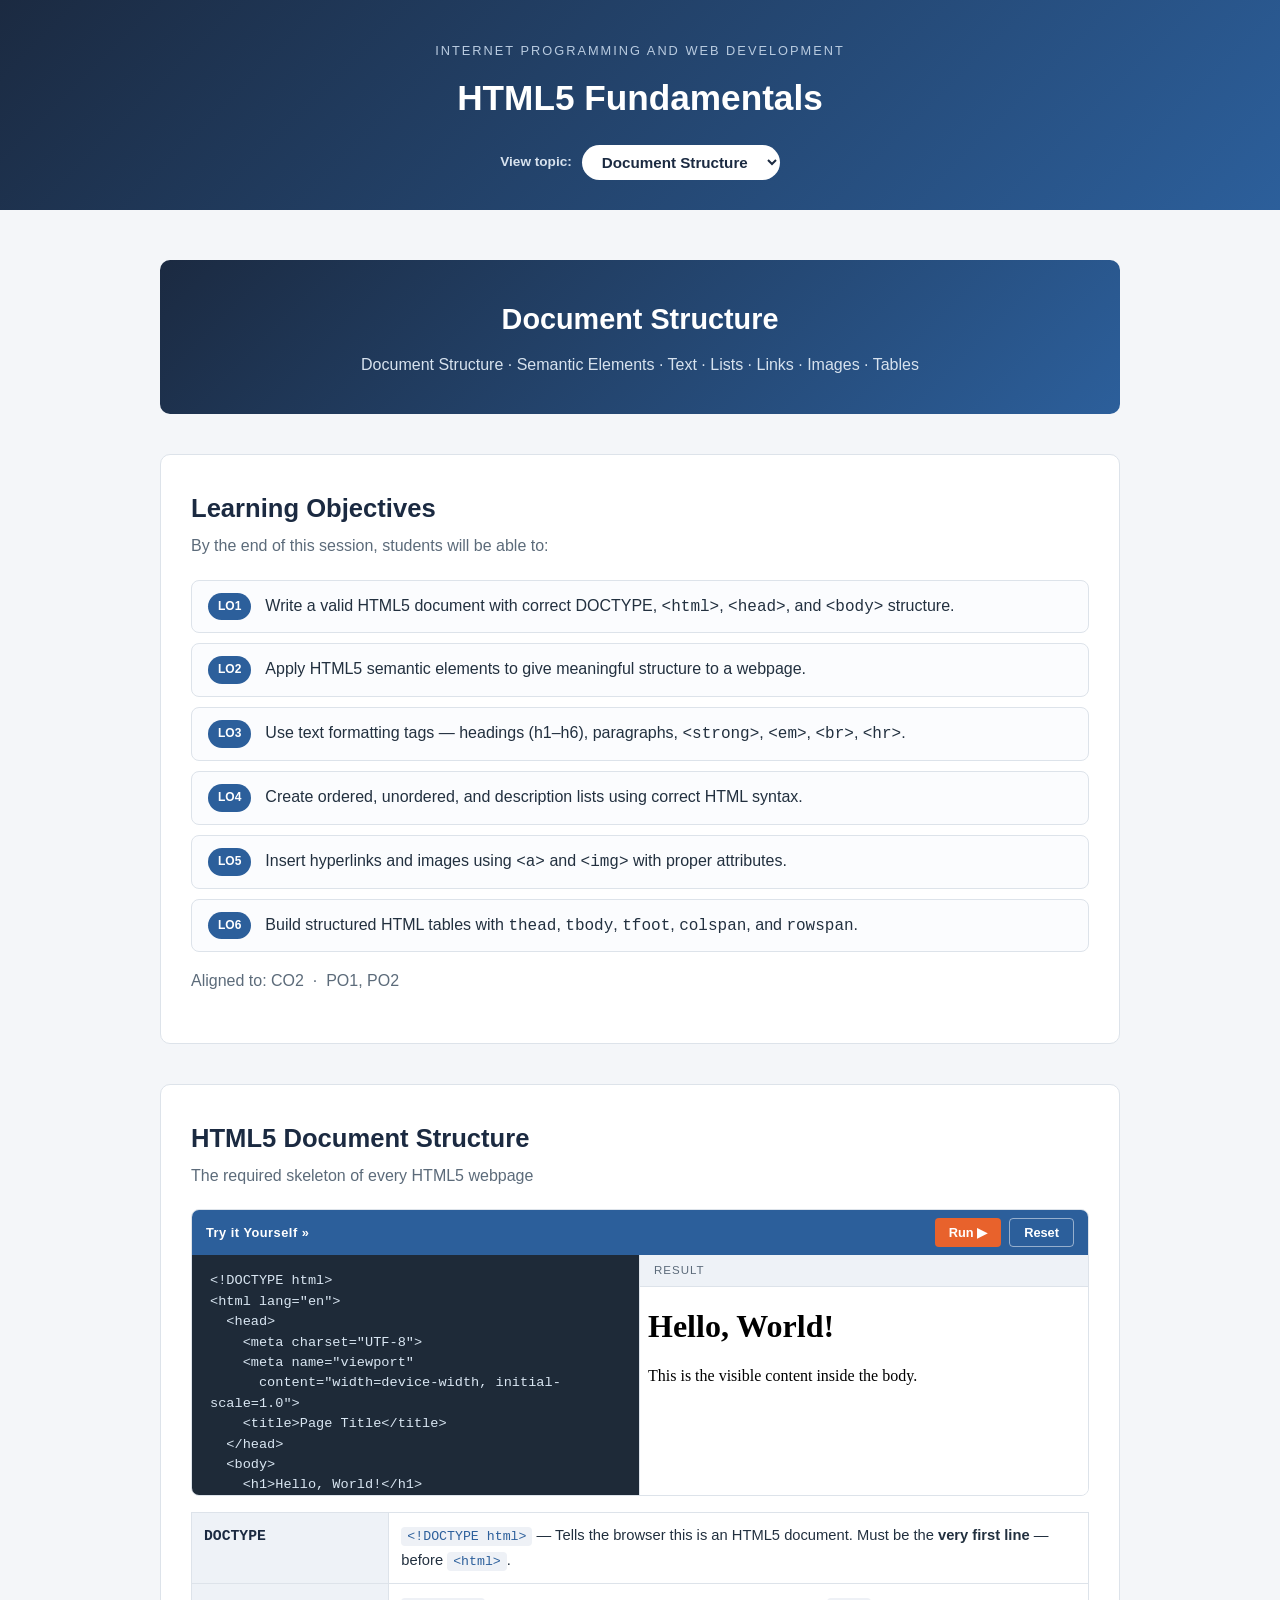
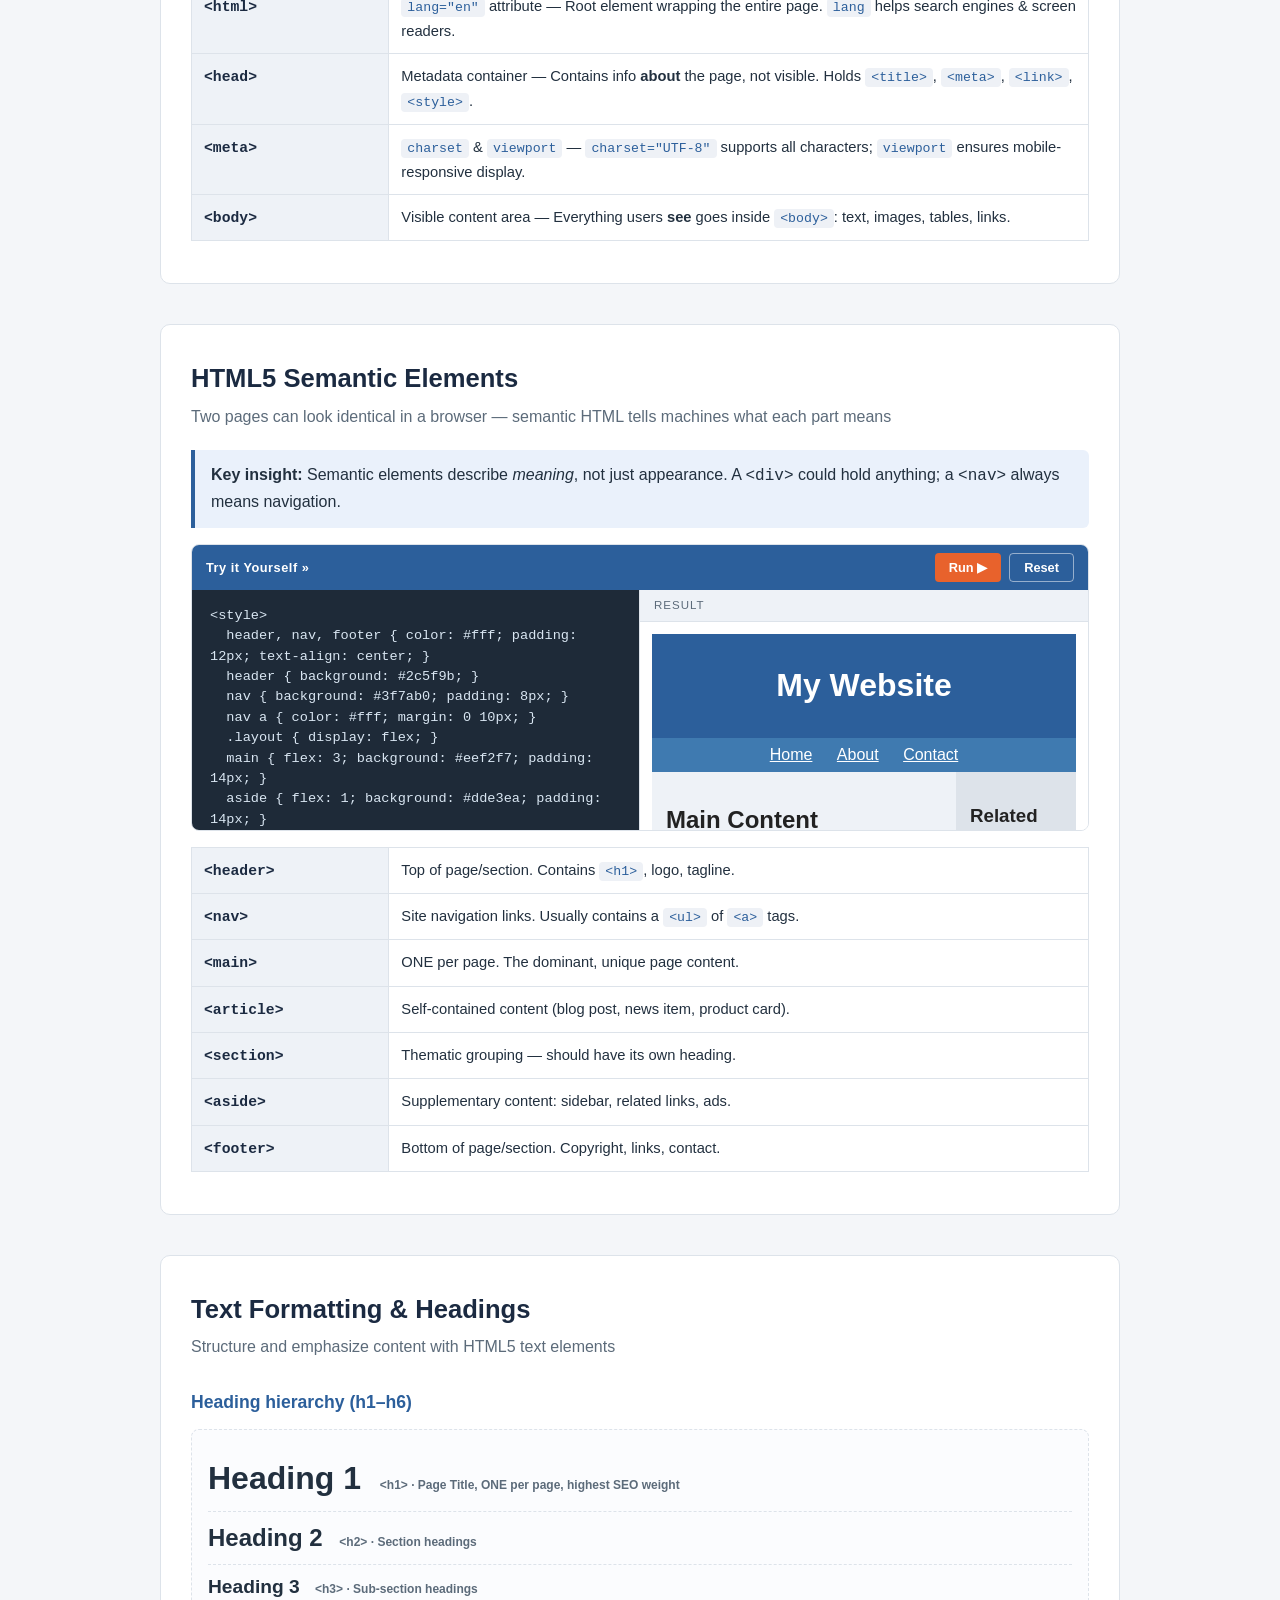
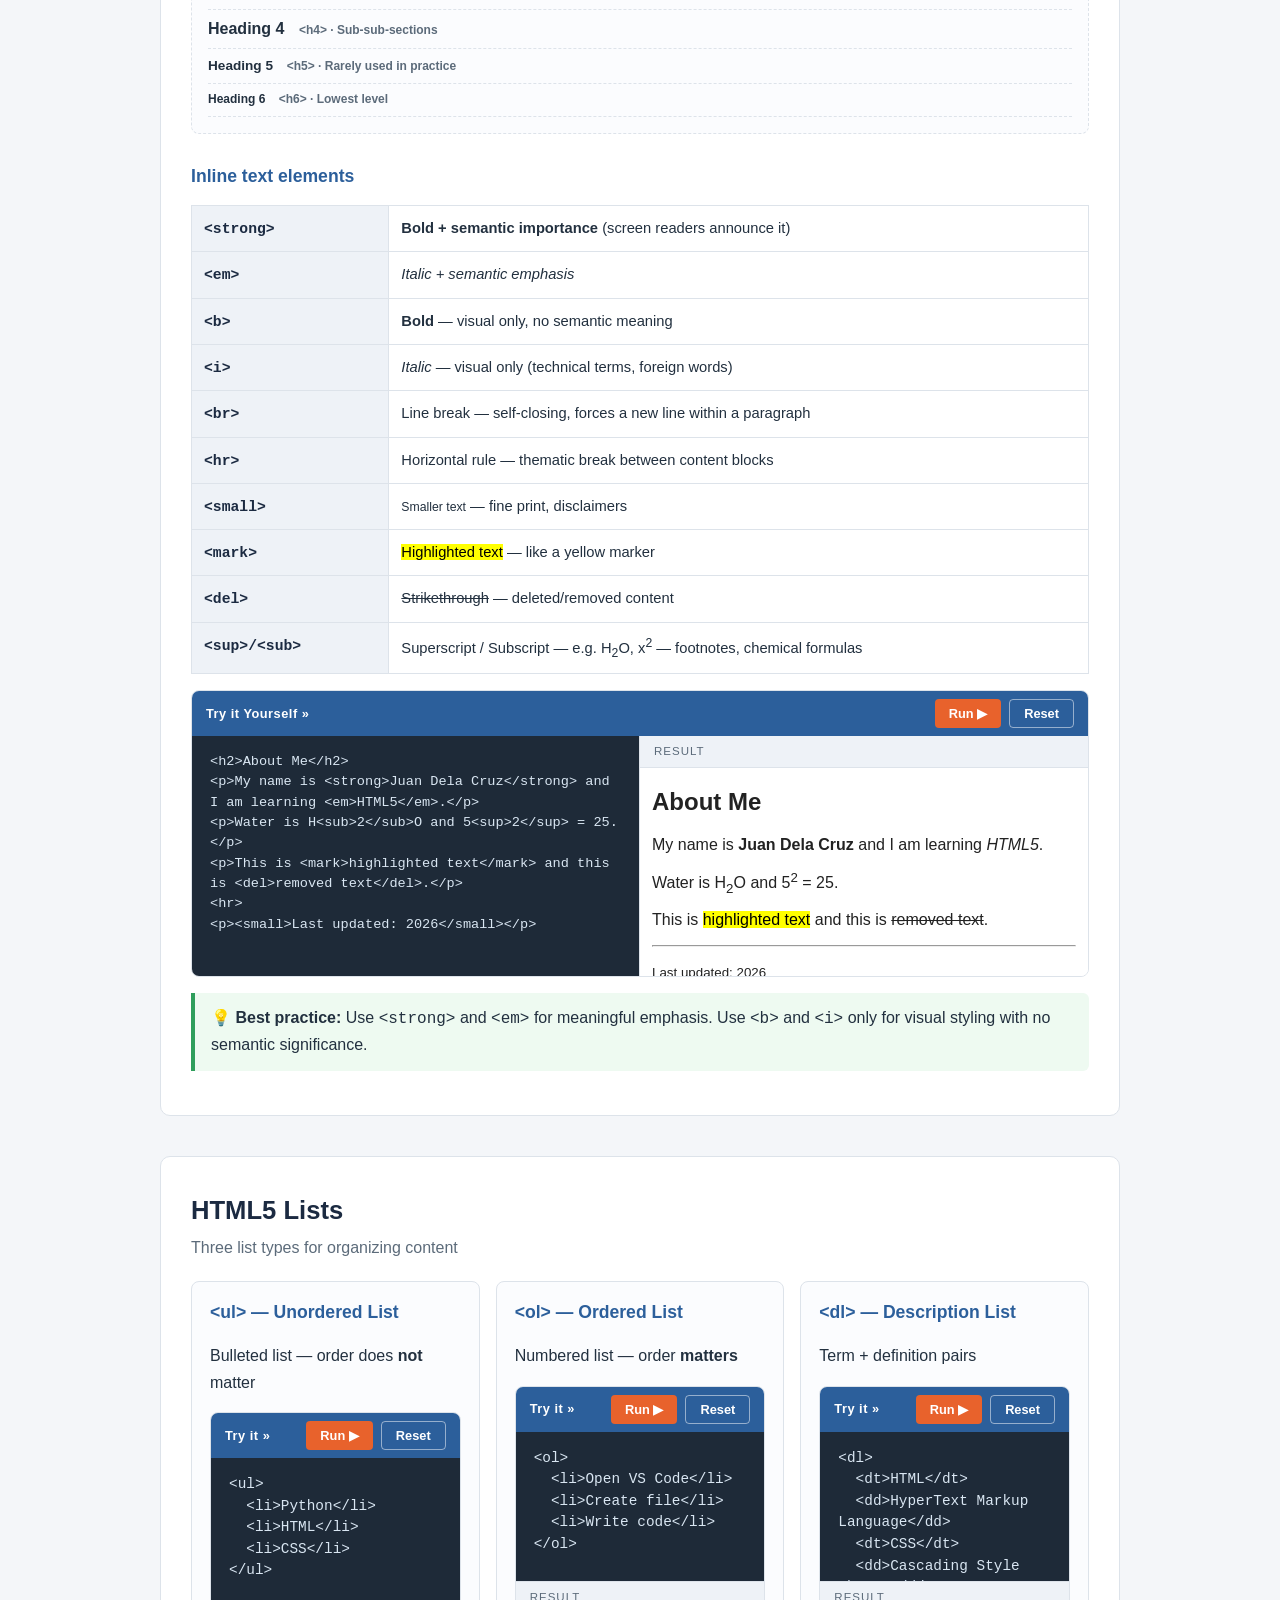
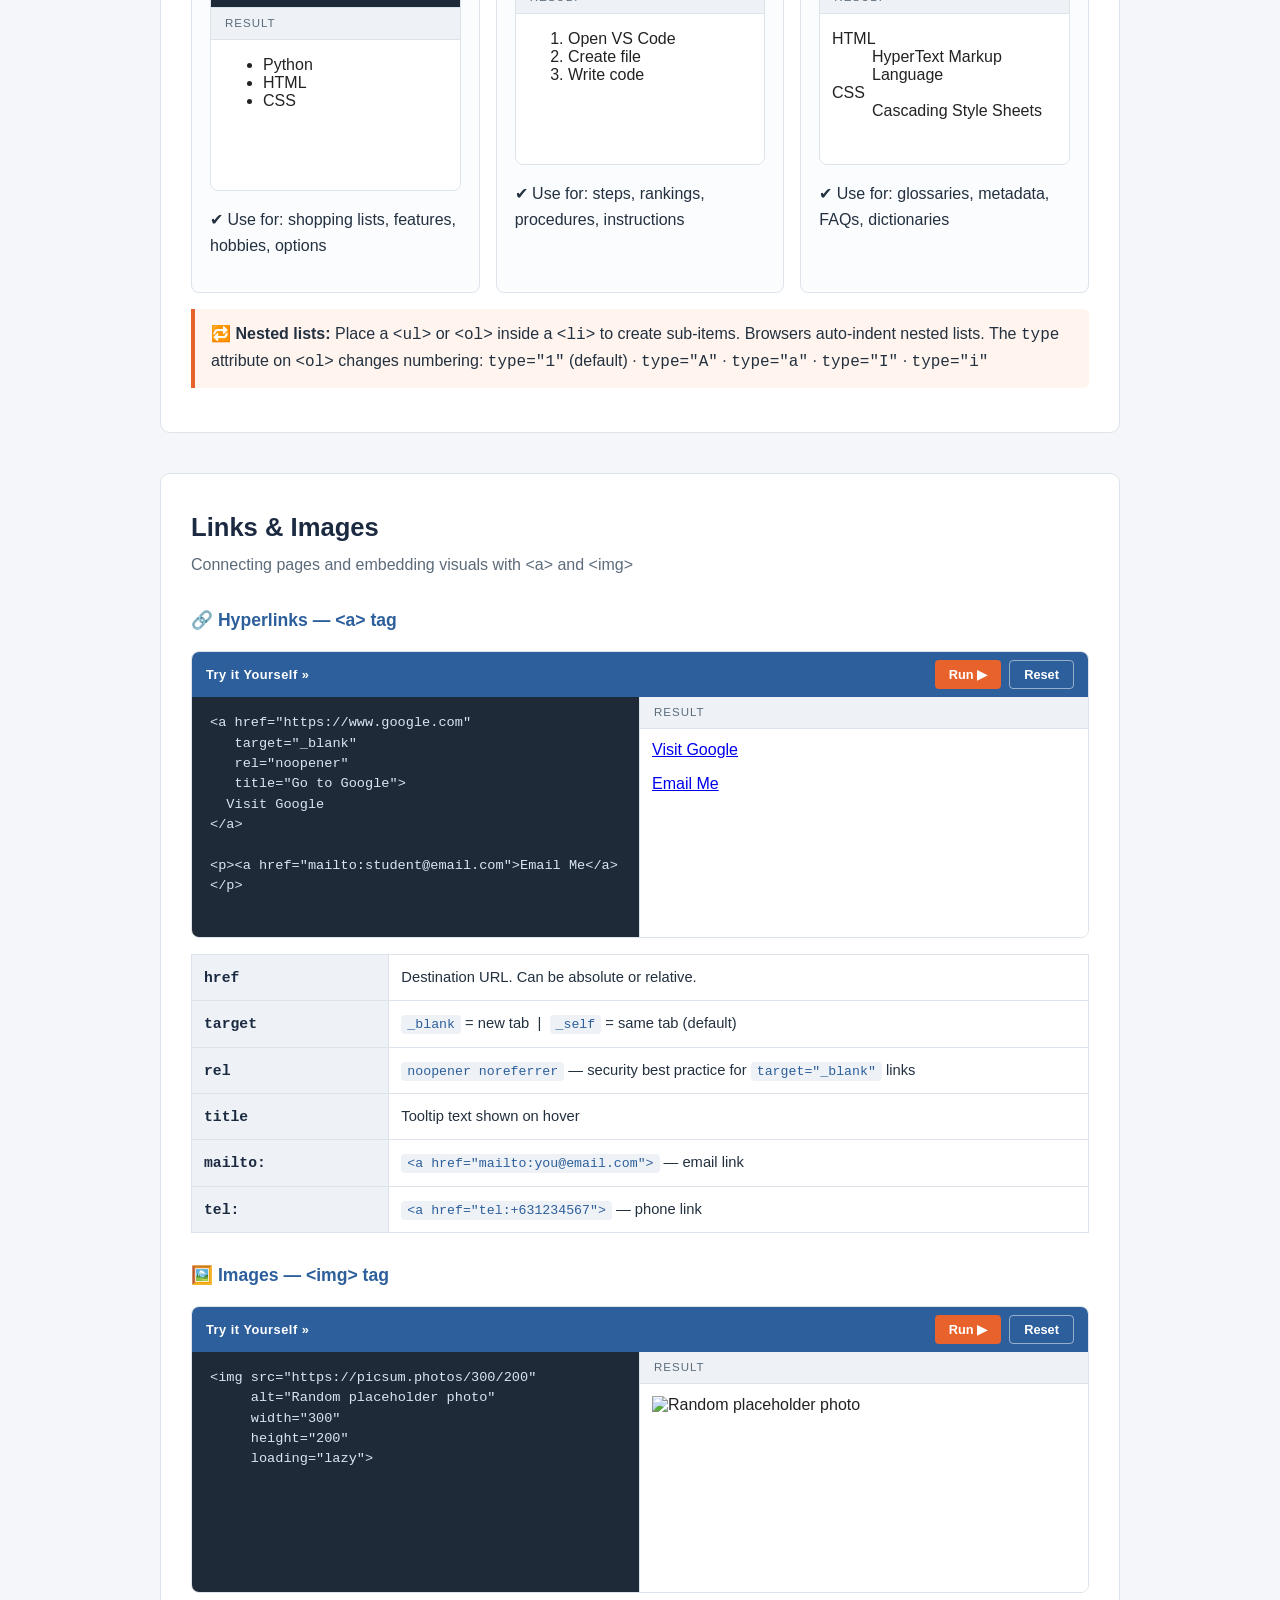
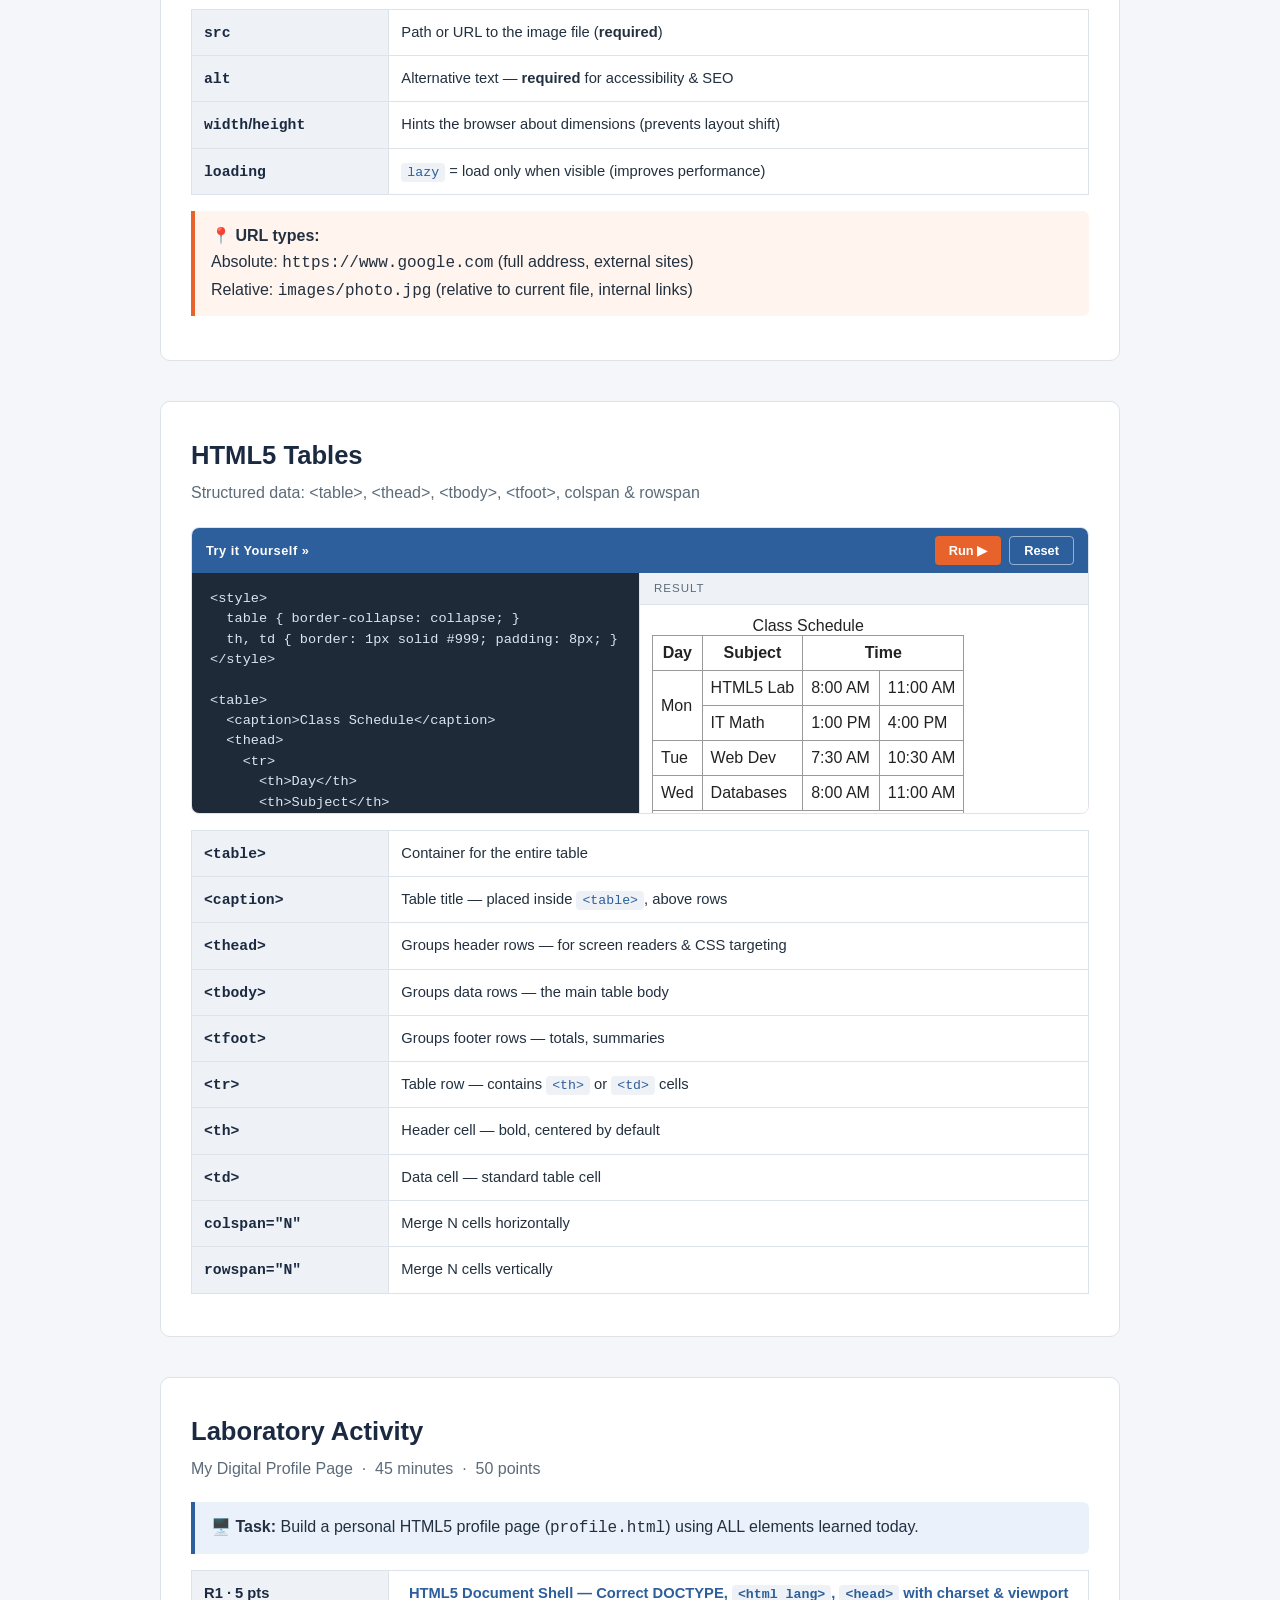
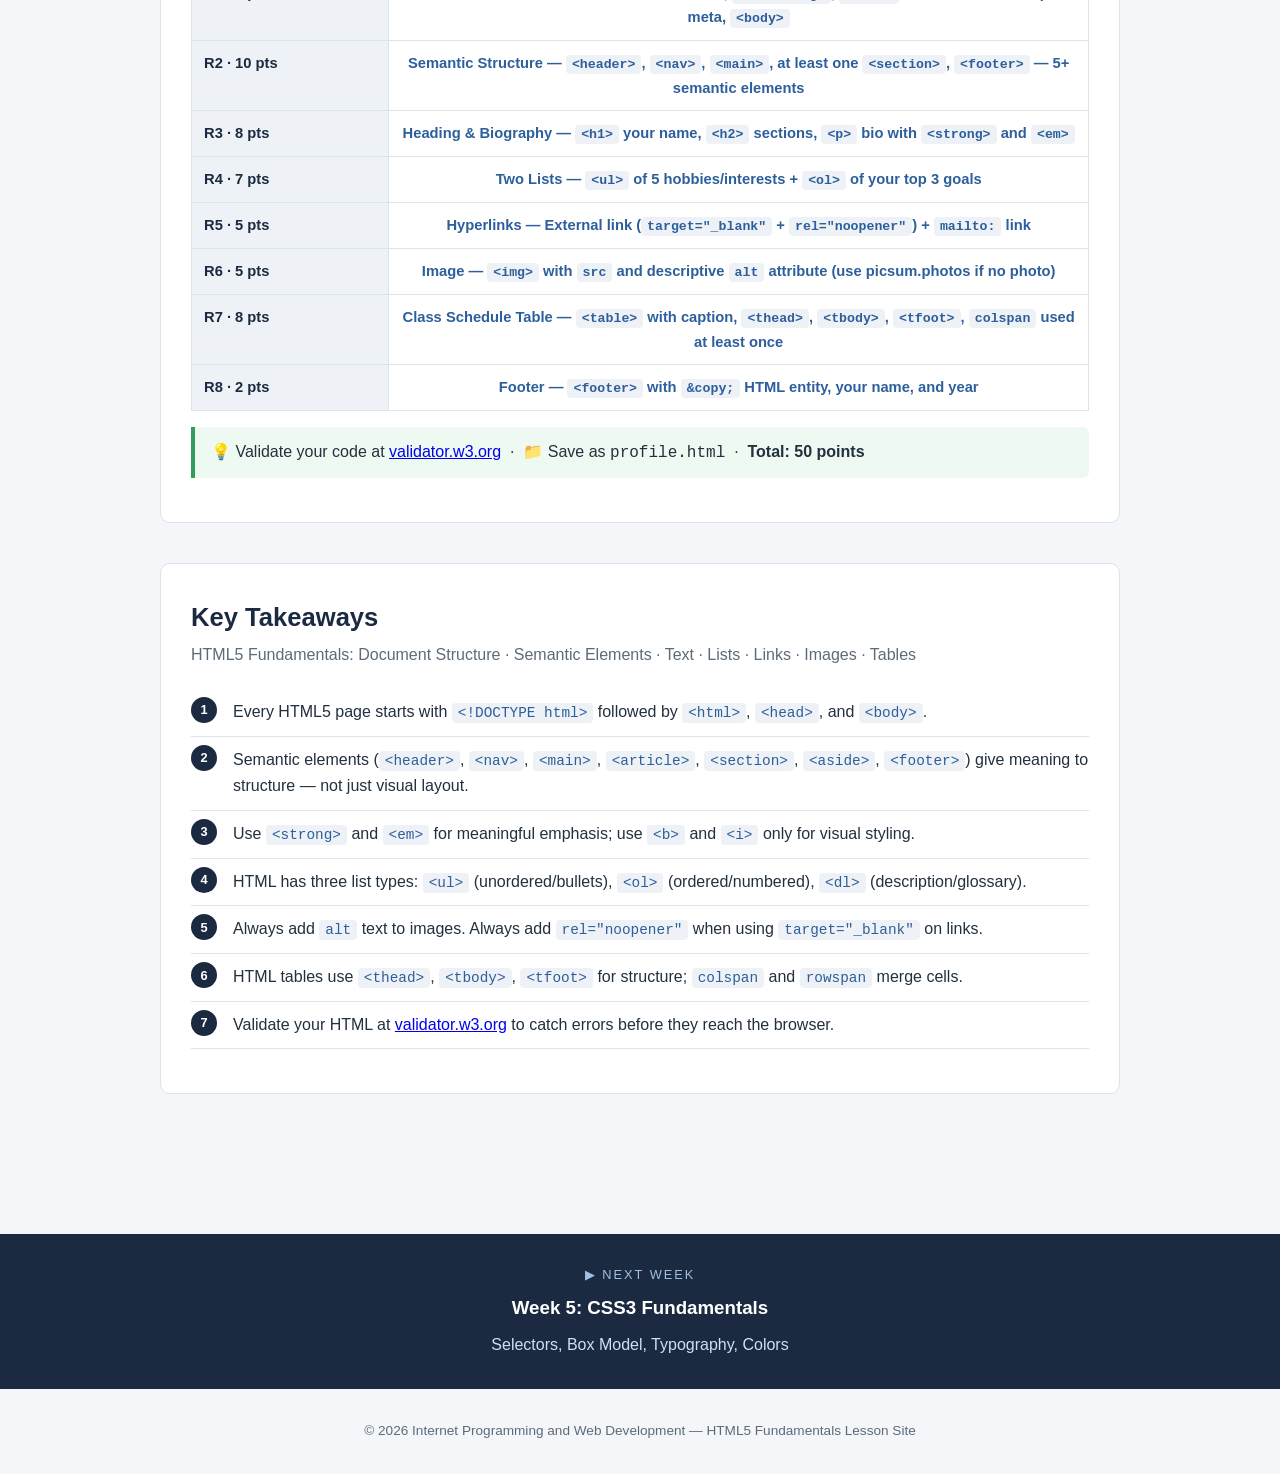
==== index.html @ 410177d1 "Align Full Name and Email fields in Form Structure example" ====
<!DOCTYPE html>
<html lang="en">
<head>
    <meta charset="UTF-8">
    <meta name="viewport" content="width=device-width, initial-scale=1.0">
    <title>HTML5 Fundamentals</title>
    <link rel="stylesheet" href="lesson-style.css">
    <script src="script.js" defer></script>
</head>
<body>

    <header class="site-header">
        <p class="eyebrow">Internet Programming and Web Development</p>
        <h1>HTML5 Fundamentals</h1>
        <div class="module-switch">
            <label for="module-select">View topic:</label>
            <select id="module-select">
                <option value="structure">Document Structure</option>
                <option value="form">Form</option>
            </select>
        </div>
    </header>

    <main>

        <div class="week-divider" data-module="structure">
            <h2>Document Structure</h2>
            <p>Document Structure · Semantic Elements · Text · Lists · Links · Images · Tables</p>
        </div>

        <!-- ============ LEARNING OBJECTIVES ============ -->
        <section class="lesson" id="objectives" data-module="structure">
            <h2>Learning Objectives</h2>
            <p class="subtitle">By the end of this session, students will be able to:</p>

            <div class="lo-list">
                <div class="lo-item">
                    <span class="lo-badge">LO1</span>
                    <span>Write a valid HTML5 document with correct DOCTYPE, <code>&lt;html&gt;</code>, <code>&lt;head&gt;</code>, and <code>&lt;body&gt;</code> structure.</span>
                </div>
                <div class="lo-item">
                    <span class="lo-badge">LO2</span>
                    <span>Apply HTML5 semantic elements to give meaningful structure to a webpage.</span>
                </div>
                <div class="lo-item">
                    <span class="lo-badge">LO3</span>
                    <span>Use text formatting tags — headings (h1–h6), paragraphs, <code>&lt;strong&gt;</code>, <code>&lt;em&gt;</code>, <code>&lt;br&gt;</code>, <code>&lt;hr&gt;</code>.</span>
                </div>
                <div class="lo-item">
                    <span class="lo-badge">LO4</span>
                    <span>Create ordered, unordered, and description lists using correct HTML syntax.</span>
                </div>
                <div class="lo-item">
                    <span class="lo-badge">LO5</span>
                    <span>Insert hyperlinks and images using <code>&lt;a&gt;</code> and <code>&lt;img&gt;</code> with proper attributes.</span>
                </div>
                <div class="lo-item">
                    <span class="lo-badge">LO6</span>
                    <span>Build structured HTML tables with <code>thead</code>, <code>tbody</code>, <code>tfoot</code>, <code>colspan</code>, and <code>rowspan</code>.</span>
                </div>
            </div>

            <p class="subtitle" style="margin-top:16px;">Aligned to: CO2 &nbsp;·&nbsp; PO1, PO2</p>
        </section>

        <!-- ============ DOCUMENT STRUCTURE ============ -->
        <section class="lesson" id="structure" data-module="structure">
            <h2>HTML5 Document Structure</h2>
            <p class="subtitle">The required skeleton of every HTML5 webpage</p>

            <div class="tryit">
                <div class="tryit-toolbar">
                    <span class="tryit-title">Try it Yourself »</span>
                    <div class="tryit-buttons">
                        <button type="button" class="tryit-run">Run ▶</button>
                        <button type="button" class="tryit-reset">Reset</button>
                    </div>
                </div>
                <div class="tryit-body">
                    <textarea class="tryit-code" spellcheck="false"><!DOCTYPE html>
<html lang="en">
  <head>
    <meta charset="UTF-8">
    <meta name="viewport"
      content="width=device-width, initial-scale=1.0">
    <title>Page Title</title>
  </head>
  <body>
    <h1>Hello, World!</h1>
    <p>This is the visible content inside the body.</p>
  </body>
</html></textarea>
                    <div class="tryit-result">
                        <div class="tryit-result-label">Result</div>
                        <iframe class="tryit-frame" title="Live result"></iframe>
                    </div>
                </div>
            </div>

            <table class="ref">
                <tr>
                    <th><code>DOCTYPE</code></th>
                    <td><code>&lt;!DOCTYPE html&gt;</code> — Tells the browser this is an HTML5 document. Must be the <strong>very first line</strong> — before <code>&lt;html&gt;</code>.</td>
                </tr>
                <tr>
                    <th><code>&lt;html&gt;</code></th>
                    <td><code>lang="en"</code> attribute — Root element wrapping the entire page. <code>lang</code> helps search engines &amp; screen readers.</td>
                </tr>
                <tr>
                    <th><code>&lt;head&gt;</code></th>
                    <td>Metadata container — Contains info <strong>about</strong> the page, not visible. Holds <code>&lt;title&gt;</code>, <code>&lt;meta&gt;</code>, <code>&lt;link&gt;</code>, <code>&lt;style&gt;</code>.</td>
                </tr>
                <tr>
                    <th><code>&lt;meta&gt;</code></th>
                    <td><code>charset</code> &amp; <code>viewport</code> — <code>charset="UTF-8"</code> supports all characters; <code>viewport</code> ensures mobile-responsive display.</td>
                </tr>
                <tr>
                    <th><code>&lt;body&gt;</code></th>
                    <td>Visible content area — Everything users <strong>see</strong> goes inside <code>&lt;body&gt;</code>: text, images, tables, links.</td>
                </tr>
            </table>
        </section>

        <!-- ============ SEMANTIC ELEMENTS ============ -->
        <section class="lesson" id="semantic" data-module="structure">
            <h2>HTML5 Semantic Elements</h2>
            <p class="subtitle">Two pages can look identical in a browser — semantic HTML tells machines what each part means</p>

            <div class="callout key">
                <strong>Key insight:</strong> Semantic elements describe <em>meaning</em>, not just appearance. A <code>&lt;div&gt;</code> could hold anything; a <code>&lt;nav&gt;</code> always means navigation.
            </div>

            <div class="tryit">
                <div class="tryit-toolbar">
                    <span class="tryit-title">Try it Yourself »</span>
                    <div class="tryit-buttons">
                        <button type="button" class="tryit-run">Run ▶</button>
                        <button type="button" class="tryit-reset">Reset</button>
                    </div>
                </div>
                <div class="tryit-body">
                    <textarea class="tryit-code" spellcheck="false"><style>
  header, nav, footer { color: #fff; padding: 12px; text-align: center; }
  header { background: #2c5f9b; }
  nav { background: #3f7ab0; padding: 8px; }
  nav a { color: #fff; margin: 0 10px; }
  .layout { display: flex; }
  main { flex: 3; background: #eef2f7; padding: 14px; }
  aside { flex: 1; background: #dde3ea; padding: 14px; }
  footer { background: #1b2a41; }
</style>

<header>
  <h1>My Website</h1>
</header>

<nav>
  <a href="#">Home</a>
  <a href="#">About</a>
  <a href="#">Contact</a>
</nav>

<div class="layout">
  <main>
    <section>
      <h2>Main Content</h2>
      <p>This is the primary content of the page — only ONE main per page.</p>
    </section>
  </main>
  <aside>
    <h3>Related Links</h3>
    <p>Sidebar: related links, ads, tips.</p>
  </aside>
</div>

<footer>
  <p>&copy; 2026 My Website</p>
</footer></textarea>
                    <div class="tryit-result">
                        <div class="tryit-result-label">Result</div>
                        <iframe class="tryit-frame" title="Live result"></iframe>
                    </div>
                </div>
            </div>

            <table class="ref">
                <tr><th><code>&lt;header&gt;</code></th><td>Top of page/section. Contains <code>&lt;h1&gt;</code>, logo, tagline.</td></tr>
                <tr><th><code>&lt;nav&gt;</code></th><td>Site navigation links. Usually contains a <code>&lt;ul&gt;</code> of <code>&lt;a&gt;</code> tags.</td></tr>
                <tr><th><code>&lt;main&gt;</code></th><td>ONE per page. The dominant, unique page content.</td></tr>
                <tr><th><code>&lt;article&gt;</code></th><td>Self-contained content (blog post, news item, product card).</td></tr>
                <tr><th><code>&lt;section&gt;</code></th><td>Thematic grouping — should have its own heading.</td></tr>
                <tr><th><code>&lt;aside&gt;</code></th><td>Supplementary content: sidebar, related links, ads.</td></tr>
                <tr><th><code>&lt;footer&gt;</code></th><td>Bottom of page/section. Copyright, links, contact.</td></tr>
            </table>
        </section>

        <!-- ============ TEXT FORMATTING ============ -->
        <section class="lesson" id="text" data-module="structure">
            <h2>Text Formatting &amp; Headings</h2>
            <p class="subtitle">Structure and emphasize content with HTML5 text elements</p>

            <h3>Heading hierarchy (h1–h6)</h3>
            <div class="demo-box heading-demo">
                <div style="font-size:2rem; font-weight:700;">Heading 1 <span class="tag">&lt;h1&gt; · Page Title, ONE per page, highest SEO weight</span></div>
                <div style="font-size:1.5rem; font-weight:700;">Heading 2 <span class="tag">&lt;h2&gt; · Section headings</span></div>
                <div style="font-size:1.2rem; font-weight:700;">Heading 3 <span class="tag">&lt;h3&gt; · Sub-section headings</span></div>
                <div style="font-size:1rem; font-weight:700;">Heading 4 <span class="tag">&lt;h4&gt; · Sub-sub-sections</span></div>
                <div style="font-size:0.85rem; font-weight:700;">Heading 5 <span class="tag">&lt;h5&gt; · Rarely used in practice</span></div>
                <div style="font-size:0.75rem; font-weight:700;">Heading 6 <span class="tag">&lt;h6&gt; · Lowest level</span></div>
            </div>

            <h3>Inline text elements</h3>
            <table class="ref">
                <tr><th><code>&lt;strong&gt;</code></th><td><strong>Bold + semantic importance</strong> (screen readers announce it)</td></tr>
                <tr><th><code>&lt;em&gt;</code></th><td><em>Italic + semantic emphasis</em></td></tr>
                <tr><th><code>&lt;b&gt;</code></th><td><b>Bold</b> — visual only, no semantic meaning</td></tr>
                <tr><th><code>&lt;i&gt;</code></th><td><i>Italic</i> — visual only (technical terms, foreign words)</td></tr>
                <tr><th><code>&lt;br&gt;</code></th><td>Line break — self-closing, forces a new line within a paragraph</td></tr>
                <tr><th><code>&lt;hr&gt;</code></th><td>Horizontal rule — thematic break between content blocks</td></tr>
                <tr><th><code>&lt;small&gt;</code></th><td><small>Smaller text</small> — fine print, disclaimers</td></tr>
                <tr><th><code>&lt;mark&gt;</code></th><td><mark>Highlighted text</mark> — like a yellow marker</td></tr>
                <tr><th><code>&lt;del&gt;</code></th><td><del>Strikethrough</del> — deleted/removed content</td></tr>
                <tr><th><code>&lt;sup&gt;/&lt;sub&gt;</code></th><td>Superscript / Subscript — e.g. H<sub>2</sub>O, x<sup>2</sup> — footnotes, chemical formulas</td></tr>
            </table>

            <div class="tryit">
                <div class="tryit-toolbar">
                    <span class="tryit-title">Try it Yourself »</span>
                    <div class="tryit-buttons">
                        <button type="button" class="tryit-run">Run ▶</button>
                        <button type="button" class="tryit-reset">Reset</button>
                    </div>
                </div>
                <div class="tryit-body">
                    <textarea class="tryit-code" spellcheck="false"><h2>About Me</h2>
<p>My name is <strong>Juan Dela Cruz</strong> and I am learning <em>HTML5</em>.</p>
<p>Water is H<sub>2</sub>O and 5<sup>2</sup> = 25.</p>
<p>This is <mark>highlighted text</mark> and this is <del>removed text</del>.</p>
<hr>
<p><small>Last updated: 2026</small></p></textarea>
                    <div class="tryit-result">
                        <div class="tryit-result-label">Result</div>
                        <iframe class="tryit-frame" title="Live result"></iframe>
                    </div>
                </div>
            </div>

            <div class="callout tip">
                💡 <strong>Best practice:</strong> Use <code>&lt;strong&gt;</code> and <code>&lt;em&gt;</code> for meaningful emphasis. Use <code>&lt;b&gt;</code> and <code>&lt;i&gt;</code> only for visual styling with no semantic significance.
            </div>
        </section>

        <!-- ============ LISTS ============ -->
        <section class="lesson" id="lists" data-module="structure">
            <h2>HTML5 Lists</h2>
            <p class="subtitle">Three list types for organizing content</p>

            <div class="grid-3">
                <div class="card">
                    <h3 style="margin-top:0;">&lt;ul&gt; — Unordered List</h3>
                    <p>Bulleted list — order does <strong>not</strong> matter</p>
                    <div class="tryit compact">
                        <div class="tryit-toolbar">
                            <span class="tryit-title">Try it »</span>
                            <div class="tryit-buttons">
                                <button type="button" class="tryit-run">Run ▶</button>
                                <button type="button" class="tryit-reset">Reset</button>
                            </div>
                        </div>
                        <div class="tryit-body">
                            <textarea class="tryit-code" spellcheck="false"><ul>
  <li>Python</li>
  <li>HTML</li>
  <li>CSS</li>
</ul></textarea>
                            <div class="tryit-result">
                                <div class="tryit-result-label">Result</div>
                                <iframe class="tryit-frame" title="Live result"></iframe>
                            </div>
                        </div>
                    </div>
                    <p>✔ Use for: shopping lists, features, hobbies, options</p>
                </div>
                <div class="card">
                    <h3 style="margin-top:0;">&lt;ol&gt; — Ordered List</h3>
                    <p>Numbered list — order <strong>matters</strong></p>
                    <div class="tryit compact">
                        <div class="tryit-toolbar">
                            <span class="tryit-title">Try it »</span>
                            <div class="tryit-buttons">
                                <button type="button" class="tryit-run">Run ▶</button>
                                <button type="button" class="tryit-reset">Reset</button>
                            </div>
                        </div>
                        <div class="tryit-body">
                            <textarea class="tryit-code" spellcheck="false"><ol>
  <li>Open VS Code</li>
  <li>Create file</li>
  <li>Write code</li>
</ol></textarea>
                            <div class="tryit-result">
                                <div class="tryit-result-label">Result</div>
                                <iframe class="tryit-frame" title="Live result"></iframe>
                            </div>
                        </div>
                    </div>
                    <p>✔ Use for: steps, rankings, procedures, instructions</p>
                </div>
                <div class="card">
                    <h3 style="margin-top:0;">&lt;dl&gt; — Description List</h3>
                    <p>Term + definition pairs</p>
                    <div class="tryit compact">
                        <div class="tryit-toolbar">
                            <span class="tryit-title">Try it »</span>
                            <div class="tryit-buttons">
                                <button type="button" class="tryit-run">Run ▶</button>
                                <button type="button" class="tryit-reset">Reset</button>
                            </div>
                        </div>
                        <div class="tryit-body">
                            <textarea class="tryit-code" spellcheck="false"><dl>
  <dt>HTML</dt>
  <dd>HyperText Markup Language</dd>
  <dt>CSS</dt>
  <dd>Cascading Style Sheets</dd>
</dl></textarea>
                            <div class="tryit-result">
                                <div class="tryit-result-label">Result</div>
                                <iframe class="tryit-frame" title="Live result"></iframe>
                            </div>
                        </div>
                    </div>
                    <p>✔ Use for: glossaries, metadata, FAQs, dictionaries</p>
                </div>
            </div>

            <div class="callout">
                🔁 <strong>Nested lists:</strong> Place a <code>&lt;ul&gt;</code> or <code>&lt;ol&gt;</code> inside a <code>&lt;li&gt;</code> to create sub-items. Browsers auto-indent nested lists.
                The <code>type</code> attribute on <code>&lt;ol&gt;</code> changes numbering: <code>type="1"</code> (default) · <code>type="A"</code> · <code>type="a"</code> · <code>type="I"</code> · <code>type="i"</code>
            </div>
        </section>

        <!-- ============ LINKS & IMAGES ============ -->
        <section class="lesson" id="links-images" data-module="structure">
            <h2>Links &amp; Images</h2>
            <p class="subtitle">Connecting pages and embedding visuals with &lt;a&gt; and &lt;img&gt;</p>

            <h3>🔗 Hyperlinks — &lt;a&gt; tag</h3>
            <div class="tryit">
                <div class="tryit-toolbar">
                    <span class="tryit-title">Try it Yourself »</span>
                    <div class="tryit-buttons">
                        <button type="button" class="tryit-run">Run ▶</button>
                        <button type="button" class="tryit-reset">Reset</button>
                    </div>
                </div>
                <div class="tryit-body">
                    <textarea class="tryit-code" spellcheck="false"><a href="https://www.google.com"
   target="_blank"
   rel="noopener"
   title="Go to Google">
  Visit Google
</a>

<p><a href="mailto:student@email.com">Email Me</a></p></textarea>
                    <div class="tryit-result">
                        <div class="tryit-result-label">Result</div>
                        <iframe class="tryit-frame" title="Live result"></iframe>
                    </div>
                </div>
            </div>
            <table class="ref">
                <tr><th><code>href</code></th><td>Destination URL. Can be absolute or relative.</td></tr>
                <tr><th><code>target</code></th><td><code>_blank</code> = new tab &nbsp;|&nbsp; <code>_self</code> = same tab (default)</td></tr>
                <tr><th><code>rel</code></th><td><code>noopener noreferrer</code> — security best practice for <code>target="_blank"</code> links</td></tr>
                <tr><th><code>title</code></th><td>Tooltip text shown on hover</td></tr>
                <tr><th><code>mailto:</code></th><td><code>&lt;a href="mailto:you@email.com"&gt;</code> — email link</td></tr>
                <tr><th><code>tel:</code></th><td><code>&lt;a href="tel:+631234567"&gt;</code> — phone link</td></tr>
            </table>

            <h3>🖼️ Images — &lt;img&gt; tag</h3>
            <div class="tryit">
                <div class="tryit-toolbar">
                    <span class="tryit-title">Try it Yourself »</span>
                    <div class="tryit-buttons">
                        <button type="button" class="tryit-run">Run ▶</button>
                        <button type="button" class="tryit-reset">Reset</button>
                    </div>
                </div>
                <div class="tryit-body">
                    <textarea class="tryit-code" spellcheck="false"><img src="https://picsum.photos/300/200"
     alt="Random placeholder photo"
     width="300"
     height="200"
     loading="lazy"></textarea>
                    <div class="tryit-result">
                        <div class="tryit-result-label">Result</div>
                        <iframe class="tryit-frame" title="Live result"></iframe>
                    </div>
                </div>
            </div>
            <table class="ref">
                <tr><th><code>src</code></th><td>Path or URL to the image file (<strong>required</strong>)</td></tr>
                <tr><th><code>alt</code></th><td>Alternative text — <strong>required</strong> for accessibility &amp; SEO</td></tr>
                <tr><th><code>width</code>/<code>height</code></th><td>Hints the browser about dimensions (prevents layout shift)</td></tr>
                <tr><th><code>loading</code></th><td><code>lazy</code> = load only when visible (improves performance)</td></tr>
            </table>

            <div class="callout">
                📍 <strong>URL types:</strong><br>
                Absolute: <code>https://www.google.com</code> (full address, external sites)<br>
                Relative: <code>images/photo.jpg</code> (relative to current file, internal links)
            </div>
        </section>

        <!-- ============ TABLES ============ -->
        <section class="lesson" id="tables" data-module="structure">
            <h2>HTML5 Tables</h2>
            <p class="subtitle">Structured data: &lt;table&gt;, &lt;thead&gt;, &lt;tbody&gt;, &lt;tfoot&gt;, colspan &amp; rowspan</p>

            <div class="tryit">
                <div class="tryit-toolbar">
                    <span class="tryit-title">Try it Yourself »</span>
                    <div class="tryit-buttons">
                        <button type="button" class="tryit-run">Run ▶</button>
                        <button type="button" class="tryit-reset">Reset</button>
                    </div>
                </div>
                <div class="tryit-body">
                    <textarea class="tryit-code" spellcheck="false"><style>
  table { border-collapse: collapse; }
  th, td { border: 1px solid #999; padding: 8px; }
</style>

<table>
  <caption>Class Schedule</caption>
  <thead>
    <tr>
      <th>Day</th>
      <th>Subject</th>
      <th colspan="2">Time</th>
    </tr>
  </thead>
  <tbody>
    <tr>
      <td rowspan="2">Mon</td>
      <td>HTML5 Lab</td>
      <td>8:00 AM</td>
      <td>11:00 AM</td>
    </tr>
    <tr>
      <td>IT Math</td>
      <td>1:00 PM</td>
      <td>4:00 PM</td>
    </tr>
    <tr>
      <td>Tue</td>
      <td>Web Dev</td>
      <td>7:30 AM</td>
      <td>10:30 AM</td>
    </tr>
    <tr>
      <td>Wed</td>
      <td>Databases</td>
      <td>8:00 AM</td>
      <td>11:00 AM</td>
    </tr>
  </tbody>
  <tfoot>
    <tr>
      <td colspan="4">4 class sessions this week</td>
    </tr>
  </tfoot>
</table></textarea>
                    <div class="tryit-result">
                        <div class="tryit-result-label">Result</div>
                        <iframe class="tryit-frame" title="Live result"></iframe>
                    </div>
                </div>
            </div>

            <table class="ref">
                <tr><th><code>&lt;table&gt;</code></th><td>Container for the entire table</td></tr>
                <tr><th><code>&lt;caption&gt;</code></th><td>Table title — placed inside <code>&lt;table&gt;</code>, above rows</td></tr>
                <tr><th><code>&lt;thead&gt;</code></th><td>Groups header rows — for screen readers &amp; CSS targeting</td></tr>
                <tr><th><code>&lt;tbody&gt;</code></th><td>Groups data rows — the main table body</td></tr>
                <tr><th><code>&lt;tfoot&gt;</code></th><td>Groups footer rows — totals, summaries</td></tr>
                <tr><th><code>&lt;tr&gt;</code></th><td>Table row — contains <code>&lt;th&gt;</code> or <code>&lt;td&gt;</code> cells</td></tr>
                <tr><th><code>&lt;th&gt;</code></th><td>Header cell — bold, centered by default</td></tr>
                <tr><th><code>&lt;td&gt;</code></th><td>Data cell — standard table cell</td></tr>
                <tr><th><code>colspan="N"</code></th><td>Merge N cells horizontally</td></tr>
                <tr><th><code>rowspan="N"</code></th><td>Merge N cells vertically</td></tr>
            </table>
        </section>

        <!-- ============ LAB ACTIVITY ============ -->
        <section class="lesson" id="lab" data-module="structure">
            <h2>Laboratory Activity</h2>
            <p class="subtitle">My Digital Profile Page &nbsp;·&nbsp; 45 minutes &nbsp;·&nbsp; 50 points</p>

            <div class="callout key">
                🖥️ <strong>Task:</strong> Build a personal HTML5 profile page (<code>profile.html</code>) using ALL elements learned today.
            </div>

            <table class="ref rubric">
                <tr><th>R1 · 5 pts</th><td><strong>HTML5 Document Shell</strong> — Correct DOCTYPE, <code>&lt;html lang&gt;</code>, <code>&lt;head&gt;</code> with charset &amp; viewport meta, <code>&lt;body&gt;</code></td></tr>
                <tr><th>R2 · 10 pts</th><td><strong>Semantic Structure</strong> — <code>&lt;header&gt;</code>, <code>&lt;nav&gt;</code>, <code>&lt;main&gt;</code>, at least one <code>&lt;section&gt;</code>, <code>&lt;footer&gt;</code> — 5+ semantic elements</td></tr>
                <tr><th>R3 · 8 pts</th><td><strong>Heading &amp; Biography</strong> — <code>&lt;h1&gt;</code> your name, <code>&lt;h2&gt;</code> sections, <code>&lt;p&gt;</code> bio with <code>&lt;strong&gt;</code> and <code>&lt;em&gt;</code></td></tr>
                <tr><th>R4 · 7 pts</th><td><strong>Two Lists</strong> — <code>&lt;ul&gt;</code> of 5 hobbies/interests + <code>&lt;ol&gt;</code> of your top 3 goals</td></tr>
                <tr><th>R5 · 5 pts</th><td><strong>Hyperlinks</strong> — External link (<code>target="_blank"</code> + <code>rel="noopener"</code>) + <code>mailto:</code> link</td></tr>
                <tr><th>R6 · 5 pts</th><td><strong>Image</strong> — <code>&lt;img&gt;</code> with <code>src</code> and descriptive <code>alt</code> attribute (use picsum.photos if no photo)</td></tr>
                <tr><th>R7 · 8 pts</th><td><strong>Class Schedule Table</strong> — <code>&lt;table&gt;</code> with caption, <code>&lt;thead&gt;</code>, <code>&lt;tbody&gt;</code>, <code>&lt;tfoot&gt;</code>, <code>colspan</code> used at least once</td></tr>
                <tr><th>R8 · 2 pts</th><td><strong>Footer</strong> — <code>&lt;footer&gt;</code> with <code>&amp;copy;</code> HTML entity, your name, and year</td></tr>
            </table>

            <div class="callout tip">
                💡 Validate your code at <a href="https://validator.w3.org" target="_blank" rel="noopener">validator.w3.org</a> &nbsp;·&nbsp; 📁 Save as <code>profile.html</code> &nbsp;·&nbsp; <strong>Total: 50 points</strong>
            </div>
        </section>

        <!-- ============ KEY TAKEAWAYS ============ -->
        <section class="lesson" id="takeaways" data-module="structure">
            <h2>Key Takeaways</h2>
            <p class="subtitle">HTML5 Fundamentals: Document Structure · Semantic Elements · Text · Lists · Links · Images · Tables</p>

            <ol class="takeaways">
                <li>Every HTML5 page starts with <code>&lt;!DOCTYPE html&gt;</code> followed by <code>&lt;html&gt;</code>, <code>&lt;head&gt;</code>, and <code>&lt;body&gt;</code>.</li>
                <li>Semantic elements (<code>&lt;header&gt;</code>, <code>&lt;nav&gt;</code>, <code>&lt;main&gt;</code>, <code>&lt;article&gt;</code>, <code>&lt;section&gt;</code>, <code>&lt;aside&gt;</code>, <code>&lt;footer&gt;</code>) give meaning to structure — not just visual layout.</li>
                <li>Use <code>&lt;strong&gt;</code> and <code>&lt;em&gt;</code> for meaningful emphasis; use <code>&lt;b&gt;</code> and <code>&lt;i&gt;</code> only for visual styling.</li>
                <li>HTML has three list types: <code>&lt;ul&gt;</code> (unordered/bullets), <code>&lt;ol&gt;</code> (ordered/numbered), <code>&lt;dl&gt;</code> (description/glossary).</li>
                <li>Always add <code>alt</code> text to images. Always add <code>rel="noopener"</code> when using <code>target="_blank"</code> on links.</li>
                <li>HTML tables use <code>&lt;thead&gt;</code>, <code>&lt;tbody&gt;</code>, <code>&lt;tfoot&gt;</code> for structure; <code>colspan</code> and <code>rowspan</code> merge cells.</li>
                <li>Validate your HTML at <a href="https://validator.w3.org" target="_blank" rel="noopener">validator.w3.org</a> to catch errors before they reach the browser.</li>
            </ol>
        </section>

        <div class="week-divider" data-module="form">
            <h2>Form</h2>
            <p>Forms &amp; Validation · Multimedia Elements · Accessibility &amp; ARIA</p>
        </div>

        <!-- ============ WEEK 4 LEARNING OBJECTIVES ============ -->
        <section class="lesson" id="w4-objectives" data-module="form">
            <h2>Learning Objectives</h2>
            <p class="subtitle">By the end of this lesson, you can:</p>

            <div class="lo-list">
                <div class="lo-item">
                    <span class="lo-badge">PI1</span>
                    <span>Build complete HTML5 forms using appropriate input types for each field.</span>
                </div>
                <div class="lo-item">
                    <span class="lo-badge">PI2</span>
                    <span>Apply validation attributes (<code>required</code>, <code>pattern</code>, <code>min</code>/<code>max</code>) without JavaScript.</span>
                </div>
                <div class="lo-item">
                    <span class="lo-badge">PI3</span>
                    <span>Embed <code>&lt;audio&gt;</code> and <code>&lt;video&gt;</code> multimedia elements with fallback content.</span>
                </div>
                <div class="lo-item">
                    <span class="lo-badge">PI4</span>
                    <span>Explain the purpose of <code>&lt;canvas&gt;</code> and when JavaScript is required to use it.</span>
                </div>
                <div class="lo-item">
                    <span class="lo-badge">PI5</span>
                    <span>Add ARIA attributes to improve form accessibility for screen reader users.</span>
                </div>
                <div class="lo-item">
                    <span class="lo-badge">PI6</span>
                    <span>Identify the 4 WCAG 2.1 principles and apply them to HTML structure.</span>
                </div>
            </div>
        </section>

        <!-- ============ FORM STRUCTURE ============ -->
        <section class="lesson" id="forms" data-module="form">
            <h2>HTML5 Form Structure</h2>
            <p class="subtitle">&lt;form&gt;, &lt;fieldset&gt;, &lt;legend&gt;, &lt;label&gt;, &lt;button&gt;</p>

            <table class="ref">
                <tr><th><code>action</code></th><td>WHERE form data is sent (a URL).</td></tr>
                <tr><th><code>method</code></th><td><code>GET</code> → data visible in URL (searches). <code>POST</code> → data hidden (logins, payments).</td></tr>
                <tr><th><code>&lt;label for="id"&gt;</code></th><td>Links label text to its input field. Clicking the label focuses the input. Screen readers announce it aloud.</td></tr>
                <tr><th><code>&lt;fieldset&gt;</code> + <code>&lt;legend&gt;</code></th><td>Groups related inputs visually. <code>&lt;legend&gt;</code> is the caption for the group. Improves keyboard + screen reader UX.</td></tr>
            </table>

            <div class="tryit">
                <div class="tryit-toolbar">
                    <span class="tryit-title">Try it Yourself »</span>
                    <div class="tryit-buttons">
                        <button type="button" class="tryit-run">Run ▶</button>
                        <button type="button" class="tryit-reset">Reset</button>
                    </div>
                </div>
                <div class="tryit-body">
                    <textarea class="tryit-code" spellcheck="false"><style>
  label { display: inline-block; width: 90px; }
</style>

<form>
  <fieldset>
    <legend>Personal Info</legend>

    <p><label for="fname">Full Name:</label>
    <input type="text" id="fname" name="fname"></p>

    <p><label for="email">Email:</label>
    <input type="email" id="email" name="email"></p>
  </fieldset>

  <fieldset>
    <legend>Preferences</legend>
    <label><input type="checkbox" name="newsletter"> Subscribe to newsletter</label><br>
    <label><input type="checkbox" name="sms"> Receive SMS updates</label>
  </fieldset>

  <button type="submit">Send</button>
  <button type="reset">Clear</button>
</form></textarea>
                    <div class="tryit-result">
                        <div class="tryit-result-label">Result</div>
                        <iframe class="tryit-frame" title="Live result"></iframe>
                    </div>
                </div>
            </div>
        </section>

        <!-- ============ INPUT TYPES ============ -->
        <section class="lesson" id="input-types" data-module="form">
            <h2>HTML5 Input Types</h2>
            <p class="subtitle">Use the correct type — it activates free mobile keyboards, date pickers, color pickers, and more</p>

            <table class="ref">
                <tr><th><code>type="text"</code></th><td>General single-line text</td></tr>
                <tr><th><code>type="email"</code></th><td>Email format validation</td></tr>
                <tr><th><code>type="password"</code></th><td>Masked characters</td></tr>
                <tr><th><code>type="number"</code></th><td>Numeric spinner + up/down</td></tr>
                <tr><th><code>type="tel"</code></th><td>Phone — phone keyboard on mobile</td></tr>
                <tr><th><code>type="url"</code></th><td>URL format validation</td></tr>
                <tr><th><code>type="date"</code></th><td>Native calendar date picker</td></tr>
                <tr><th><code>type="time"</code></th><td>Time picker</td></tr>
                <tr><th><code>type="color"</code></th><td>Native color picker — returns hex</td></tr>
                <tr><th><code>type="range"</code></th><td>Slider (<code>min</code>, <code>max</code>, <code>step</code>)</td></tr>
                <tr><th><code>type="search"</code></th><td>Search field with clear ×</td></tr>
                <tr><th><code>type="checkbox"</code></th><td>Individual on/off toggle</td></tr>
                <tr><th><code>type="radio"</code></th><td>One choice from a group</td></tr>
                <tr><th><code>type="file"</code></th><td>File upload button</td></tr>
                <tr><th><code>type="hidden"</code></th><td>Data sent with form, not shown</td></tr>
            </table>

            <div class="tryit">
                <div class="tryit-toolbar">
                    <span class="tryit-title">Try it Yourself »</span>
                    <div class="tryit-buttons">
                        <button type="button" class="tryit-run">Run ▶</button>
                        <button type="button" class="tryit-reset">Reset</button>
                    </div>
                </div>
                <div class="tryit-body">
                    <textarea class="tryit-code" spellcheck="false"><p><label>Text: <input type="text" placeholder="Your name"></label></p>
<p><label>Email: <input type="email" placeholder="you@email.com"></label></p>
<p><label>Date: <input type="date"></label></p>
<p><label>Color: <input type="color"></label></p>
<p><label>Range: <input type="range" min="0" max="10"></label></p>
<p><label><input type="checkbox"> Subscribe</label></p>
<p><label><input type="radio" name="demo"> Option A</label></p></textarea>
                    <div class="tryit-result">
                        <div class="tryit-result-label">Result</div>
                        <iframe class="tryit-frame" title="Live result"></iframe>
                    </div>
                </div>
            </div>
        </section>

        <!-- ============ VALIDATION ATTRIBUTES ============ -->
        <section class="lesson" id="validation" data-module="form">
            <h2>HTML5 Validation Attributes</h2>
            <p class="subtitle">Server-quality form validation with zero JavaScript required</p>

            <div class="callout key">
                <strong>Key insight:</strong> HTML5 validation runs in the browser BEFORE data is sent to the server — no JavaScript needed.
            </div>

            <table class="ref">
                <tr><th><code>required</code></th><td>Field must not be empty on submit. <code>&lt;input type="email" required&gt;</code></td></tr>
                <tr><th><code>placeholder</code></th><td>Greyed hint text inside field — disappears on typing. <code>&lt;input placeholder="Enter email"&gt;</code></td></tr>
                <tr><th><code>pattern</code></th><td>Value must match the regular expression. <code>&lt;input pattern="[0-9]{11}"&gt;</code></td></tr>
                <tr><th><code>minlength</code></th><td>Minimum character count (text inputs). <code>&lt;input minlength="8"&gt;</code></td></tr>
                <tr><th><code>maxlength</code></th><td>Maximum character count (text inputs). <code>&lt;input maxlength="20"&gt;</code></td></tr>
                <tr><th><code>min</code></th><td>Minimum value for number or date inputs. <code>&lt;input type="number" min="1"&gt;</code></td></tr>
                <tr><th><code>max</code></th><td>Maximum value for number or date inputs. <code>&lt;input type="number" max="100"&gt;</code></td></tr>
                <tr><th><code>step</code></th><td>Increment for number/range inputs. <code>&lt;input type="range" step="5"&gt;</code></td></tr>
            </table>

            <div class="tryit">
                <div class="tryit-toolbar">
                    <span class="tryit-title">Try it Yourself »</span>
                    <div class="tryit-buttons">
                        <button type="button" class="tryit-run">Run ▶</button>
                        <button type="button" class="tryit-reset">Reset</button>
                    </div>
                </div>
                <div class="tryit-body">
                    <textarea class="tryit-code" spellcheck="false"><form>
  <label for="phone">Phone (11 digits):</label>
  <input type="text" id="phone" pattern="[0-9]{11}"
         minlength="11" maxlength="11"
         placeholder="09171234567" required>

  <label for="age">Age:</label>
  <input type="number" id="age" min="1" max="120" required>

  <button type="submit">Submit</button>
</form>

<p><small>Try clicking Submit with the fields empty or invalid — the browser blocks it and shows a built-in message.</small></p></textarea>
                    <div class="tryit-result">
                        <div class="tryit-result-label">Result</div>
                        <iframe class="tryit-frame" title="Live result"></iframe>
                    </div>
                </div>
            </div>
        </section>

        <!-- ============ MORE FORM ELEMENTS ============ -->
        <section class="lesson" id="form-elements" data-module="form">
            <h2>More Form Elements</h2>
            <p class="subtitle">&lt;select&gt;, &lt;textarea&gt;, radio buttons, checkboxes — the essential form toolkit</p>

            <div class="tryit">
                <div class="tryit-toolbar">
                    <span class="tryit-title">Try it Yourself »</span>
                    <div class="tryit-buttons">
                        <button type="button" class="tryit-run">Run ▶</button>
                        <button type="button" class="tryit-reset">Reset</button>
                    </div>
                </div>
                <div class="tryit-body">
                    <textarea class="tryit-code" spellcheck="false"><!-- DROPDOWN SELECT -->
<label for="subj">Subject:</label>
<select id="subj" name="subj">
  <option value="">-- Choose --</option>
  <optgroup label="Technical">
    <option value="bug">Bug Report</option>
    <option value="feat">Feature</option>
  </optgroup>
  <option value="other">Other</option>
</select>

<!-- MULTI-LINE TEXT -->
<p><label for="msg">Message:</label></p>
<textarea id="msg" name="msg" rows="4" cols="30"
  placeholder="Your message..."></textarea>

<!-- RADIO BUTTONS (grouped by name) -->
<fieldset>
  <legend>Gender</legend>
  <label><input type="radio" name="gender" value="male"> Male</label>
  <label><input type="radio" name="gender" value="female"> Female</label>
</fieldset>

<!-- CHECKBOX (independent) -->
<label><input type="checkbox" name="subscribe" value="yes"> Subscribe to newsletter</label></textarea>
                    <div class="tryit-result">
                        <div class="tryit-result-label">Result</div>
                        <iframe class="tryit-frame" title="Live result"></iframe>
                    </div>
                </div>
            </div>

            <div class="callout">
                <strong>Key rule — Radio buttons:</strong> All radio buttons in the SAME GROUP must share the same <code>name</code> attribute. The <code>value</code> attribute tells the server WHICH option was chosen. Checkboxes are independent — each has its own <code>name</code>.
            </div>
        </section>

        <!-- ============ MULTIMEDIA ============ -->
        <section class="lesson" id="multimedia" data-module="form">
            <h2>Multimedia Elements</h2>
            <p class="subtitle">&lt;audio&gt;, &lt;video&gt;, &lt;source&gt;, fallback content, &lt;canvas&gt;</p>

            <div class="tryit">
                <div class="tryit-toolbar">
                    <span class="tryit-title">Try it Yourself »</span>
                    <div class="tryit-buttons">
                        <button type="button" class="tryit-run">Run ▶</button>
                        <button type="button" class="tryit-reset">Reset</button>
                    </div>
                </div>
                <div class="tryit-body">
                    <textarea class="tryit-code" spellcheck="false"><h3>Audio</h3>
<audio controls>
  <source src="song.mp3" type="audio/mpeg">
  <source src="song.ogg" type="audio/ogg">
  Your browser does not support audio playback.
</audio>

<h3>Video</h3>
<video controls width="300" poster="https://picsum.photos/300/200">
  <source src="clip.mp4" type="video/mp4">
  <source src="clip.webm" type="video/webm">
  Your browser does not support video playback.
</video>

<h3>Canvas (blank without JavaScript)</h3>
<canvas id="myCanvas" width="300" height="80" style="border:1px solid #999;"></canvas></textarea>
                    <div class="tryit-result">
                        <div class="tryit-result-label">Result</div>
                        <iframe class="tryit-frame" title="Live result"></iframe>
                    </div>
                </div>
            </div>

            <div class="grid-2">
                <table class="ref">
                    <tr><th><code>controls</code></th><td>Shows play/pause/volume controls</td></tr>
                    <tr><th><code>autoplay</code></th><td>Plays on load (+ <code>muted</code> required)</td></tr>
                    <tr><th><code>loop</code></th><td>Restarts after ending</td></tr>
                    <tr><th><code>muted</code></th><td>Starts with sound off</td></tr>
                </table>
                <table class="ref">
                    <tr><th><code>poster</code></th><td>Thumbnail image before play</td></tr>
                    <tr><th><code>width</code>/<code>height</code></th><td>Pixel dimensions of the player</td></tr>
                    <tr><th><code>autoplay</code> + <code>muted</code></th><td>Required pair for autoplay</td></tr>
                    <tr><th><code>loop</code></th><td>Repeat playback continuously</td></tr>
                </table>
            </div>

            <div class="callout">
                <code>&lt;canvas id="myCanvas" width="400" height="200"&gt;</code> creates a blank drawing surface. JavaScript is <strong>required</strong> to draw on it — without JS, it's a completely invisible box (only visible above because we added a CSS border to it).
            </div>
        </section>

        <!-- ============ ACCESSIBILITY & ARIA ============ -->
        <section class="lesson" id="accessibility" data-module="form">
            <h2>Accessibility &amp; ARIA</h2>
            <p class="subtitle">WCAG 2.1 Principles · ARIA Roles &amp; Attributes · Keyboard Navigation</p>

            <h3>WCAG 2.1 — Four Principles (POUR)</h3>
            <div class="grid-2">
                <div class="card">
                    <h3 style="margin-top:0;">👁 Perceivable</h3>
                    <p>All information must be presentable to users in ways they can perceive — alt text for images, captions for video.</p>
                </div>
                <div class="card">
                    <h3 style="margin-top:0;">⌨ Operable</h3>
                    <p>All UI must be navigable by keyboard alone — no mouse required. <code>tabindex</code>, focus order, skip links.</p>
                </div>
                <div class="card">
                    <h3 style="margin-top:0;">💡 Understandable</h3>
                    <p>Content must be clear. Language declared (<code>lang</code> attribute). Error messages explain what went wrong.</p>
                </div>
                <div class="card">
                    <h3 style="margin-top:0;">🔧 Robust</h3>
                    <p>Content must work with current and future assistive technologies — valid HTML, ARIA, semantic structure.</p>
                </div>
            </div>

            <h3>Key ARIA Attributes for Forms</h3>
            <table class="ref">
                <tr><th><code>aria-required="true"</code></th><td>Tells screen readers a field is mandatory — use WITH the HTML <code>required</code> attribute.</td></tr>
                <tr><th><code>aria-label="..."</code></th><td>Provides an accessible name when no visible label exists.</td></tr>
                <tr><th><code>aria-describedby="id"</code></th><td>Points to an element that gives extra info about the field.</td></tr>
                <tr><th><code>aria-hidden="true"</code></th><td>Hides decorative elements from screen readers.</td></tr>
                <tr><th><code>aria-invalid="true"</code></th><td>Announces a validation error to assistive tech.</td></tr>
                <tr><th><code>role="..."</code></th><td>Gives semantic meaning: <code>role="main"</code>, <code>role="navigation"</code>, <code>role="alert"</code>.</td></tr>
            </table>

            <div class="tryit">
                <div class="tryit-toolbar">
                    <span class="tryit-title">Try it Yourself »</span>
                    <div class="tryit-buttons">
                        <button type="button" class="tryit-run">Run ▶</button>
                        <button type="button" class="tryit-reset">Reset</button>
                    </div>
                </div>
                <div class="tryit-body">
                    <textarea class="tryit-code" spellcheck="false"><form>
  <label for="uname">Username:</label>
  <input type="text" id="uname" required
         aria-required="true" aria-describedby="unameHint">
  <p id="unameHint"><small>Must be 5-15 characters</small></p>

  <label for="site-search">Search:</label>
  <input type="search" id="site-search"
         aria-label="Search site" placeholder="Search...">

  <p><span aria-hidden="true">★</span> Decorative icon (hidden from screen readers)</p>
</form></textarea>
                    <div class="tryit-result">
                        <div class="tryit-result-label">Result</div>
                        <iframe class="tryit-frame" title="Live result"></iframe>
                    </div>
                </div>
            </div>
        </section>

        <!-- ============ WEEK 4 LAB ACTIVITY ============ -->
        <section class="lesson" id="w4-lab" data-module="form">
            <h2>Laboratory Activity</h2>
            <p class="subtitle">Accessible Contact Form &nbsp;·&nbsp; contact-form.html &nbsp;·&nbsp; 50 minutes &nbsp;·&nbsp; 50 points</p>

            <div class="callout key">
                🖥️ <strong>Task:</strong> Build an accessible contact form (<code>contact-form.html</code>) using ALL elements learned today.
            </div>

            <table class="ref rubric">
                <tr><th>R1 · 5 pts</th><td><strong>HTML5 Boilerplate</strong> — DOCTYPE, <code>html lang</code>, <code>meta charset</code>, <code>meta viewport</code>, <code>title</code></td></tr>
                <tr><th>R2 · 10 pts</th><td><strong>Form + 9 Input Types</strong> — text, email, tel, select, textarea, radio×3, checkbox, submit, reset</td></tr>
                <tr><th>R3 · 8 pts</th><td><strong>Validation Attributes</strong> — <code>required</code>, <code>minlength</code>, <code>pattern=[0-9]{11}</code>, <code>placeholder</code>, <code>min</code>/<code>max</code> on age</td></tr>
                <tr><th>R4 · 7 pts</th><td><strong>Labels + Fieldsets</strong> — Every input has <code>&lt;label for="id"&gt;</code>, 2 fieldsets with legends</td></tr>
                <tr><th>R5 · 5 pts</th><td><strong>Audio Element</strong> — <code>&lt;audio controls&gt;</code> + <code>&lt;source&gt;</code> + fallback text</td></tr>
                <tr><th>R6 · 5 pts</th><td><strong>Video Element</strong> — <code>&lt;video controls poster width&gt;</code> + 2 <code>&lt;source&gt;</code> + fallback</td></tr>
                <tr><th>R7 · 5 pts</th><td><strong>ARIA Attributes</strong> — <code>aria-required</code>, <code>aria-label</code>, <code>aria-describedby</code>, <code>aria-hidden</code></td></tr>
                <tr><th>R8 · 5 pts</th><td><strong>Semantic Structure</strong> — <code>&lt;header&gt;</code>, <code>&lt;nav&gt;</code>, <code>&lt;main&gt;</code>, <code>&lt;footer&gt;</code>, <code>&lt;h1&gt;</code>, <code>&lt;h2&gt;</code></td></tr>
            </table>

            <div class="callout tip">
                💡 Submit: <code>contact-form.html</code> + Chrome screenshot &nbsp;·&nbsp; Test all validation rules before submitting &nbsp;·&nbsp; <strong>Total: 50 points</strong>
            </div>
        </section>

        <!-- ============ WEEK 4 SUMMARY ============ -->
        <section class="lesson" id="w4-takeaways" data-module="form">
            <h2>Key Takeaways</h2>
            <p class="subtitle">What you learned today</p>

            <ol class="takeaways">
                <li>📋 <strong>Forms &amp; Inputs</strong> — <code>&lt;form&gt;</code>, <code>&lt;input&gt;</code> (15+ types), <code>&lt;select&gt;</code>, <code>&lt;textarea&gt;</code>, <code>&lt;fieldset&gt;</code>/<code>&lt;legend&gt;</code> — the complete form toolkit.</li>
                <li>✅ <strong>Validation</strong> — <code>required</code>, <code>placeholder</code>, <code>pattern</code>, <code>minlength</code>/<code>maxlength</code>, <code>min</code>/<code>max</code> — the browser enforces rules, no JS needed.</li>
                <li>🎬 <strong>Multimedia</strong> — <code>&lt;audio&gt;</code> and <code>&lt;video&gt;</code> with <code>controls</code>, <code>source</code>, fallback. <code>&lt;canvas&gt;</code> is a blank JS drawing surface.</li>
                <li>♿ <strong>Accessibility</strong> — WCAG POUR principles. ARIA: <code>aria-required</code>, <code>aria-label</code>, <code>aria-describedby</code>, <code>aria-hidden</code>.</li>
            </ol>
        </section>

    </main>

    <div class="next-week">
        <p class="eyebrow">▶ Next Week</p>
        <h3>Week 5: CSS3 Fundamentals</h3>
        <p>Selectors, Box Model, Typography, Colors</p>
    </div>

    <footer class="site-footer">
        <p>&copy; 2026 Internet Programming and Web Development — HTML5 Fundamentals Lesson Site</p>
    </footer>

</body>
</html>
---- lesson-style.css ----
:root {
    --navy: #1b2a41;
    --blue: #2c5f9b;
    --accent: #e8622c;
    --bg: #f4f6f9;
    --card: #ffffff;
    --border: #dde3ea;
    --text: #22303f;
    --muted: #5c6b7a;
    --code-bg: #1e2a38;
    --code-text: #d9e6f2;
    --radius: 10px;
}

* { box-sizing: border-box; }

body {
    margin: 0;
    font-family: "Segoe UI", Arial, Helvetica, sans-serif;
    background: var(--bg);
    color: var(--text);
    line-height: 1.65;
}

/* ---------- Header ---------- */
header.site-header {
    background: linear-gradient(135deg, var(--navy), var(--blue));
    color: #fff;
    padding: 40px 20px 30px;
    text-align: center;
}
header.site-header .eyebrow {
    text-transform: uppercase;
    letter-spacing: 2px;
    font-size: 0.8rem;
    color: #b9cbe0;
    margin-bottom: 8px;
}
header.site-header h1 {
    margin: 0 0 10px;
    font-size: 2.2rem;
}
header.site-header p {
    margin: 0;
    color: #d7e2ee;
    max-width: 600px;
    margin: 0 auto;
}

/* ---------- Module switch dropdown (in header) ---------- */
.module-switch {
    margin-top: 18px;
    display: flex;
    align-items: center;
    justify-content: center;
    gap: 10px;
    flex-wrap: wrap;
}
.module-switch label {
    font-size: 0.85rem;
    font-weight: 600;
    color: #d7e2ee;
}
.module-switch select {
    font-family: inherit;
    font-size: 0.95rem;
    font-weight: 600;
    color: var(--navy);
    background: #fff;
    border: none;
    border-radius: 20px;
    padding: 8px 16px;
    cursor: pointer;
}

/* ---------- Layout ---------- */
main {
    max-width: 1000px;
    margin: 0 auto;
    padding: 10px 20px 60px;
}

section.lesson {
    background: var(--card);
    border: 1px solid var(--border);
    border-radius: var(--radius);
    padding: 28px 30px;
    margin: 40px 0;
    scroll-margin-top: 70px;
}

section.lesson .kicker {
    color: var(--accent);
    font-weight: 700;
    font-size: 0.8rem;
    text-transform: uppercase;
    letter-spacing: 1.5px;
}

section.lesson h2 {
    margin: 4px 0 4px;
    color: var(--navy);
    font-size: 1.6rem;
}

section.lesson .subtitle {
    color: var(--muted);
    margin: 0 0 20px;
}

section.lesson h3 {
    color: var(--blue);
    margin: 28px 0 10px;
    font-size: 1.1rem;
}

/* ---------- Code blocks ---------- */
pre {
    background: var(--code-bg);
    color: var(--code-text);
    padding: 16px 18px;
    border-radius: 8px;
    overflow-x: auto;
    font-size: 0.85rem;
    line-height: 1.5;
}
code {
    font-family: "Consolas", "Courier New", monospace;
}
p code, li code, td code {
    background: #eef1f6;
    color: var(--blue);
    padding: 2px 6px;
    border-radius: 4px;
    font-size: 0.9em;
}

/* ---------- Reference tables ---------- */
table.ref {
    width: 100%;
    border-collapse: collapse;
    margin: 14px 0;
    font-size: 0.92rem;
}
table.ref th, table.ref td {
    border: 1px solid var(--border);
    padding: 10px 12px;
    text-align: left;
    vertical-align: top;
}
table.ref th {
    background: #eef2f7;
    color: var(--navy);
    width: 22%;
}

/* ---------- Cards / grid ---------- */
.grid-2 {
    display: grid;
    grid-template-columns: 1fr 1fr;
    gap: 20px;
}
.grid-3 {
    display: grid;
    grid-template-columns: repeat(3, 1fr);
    gap: 16px;
}
@media (max-width: 700px) {
    .grid-2, .grid-3 { grid-template-columns: 1fr; }
}

.card {
    background: #fbfcfe;
    border: 1px solid var(--border);
    border-radius: 8px;
    padding: 16px 18px;
}

/* ---------- LO badges ---------- */
.lo-list {
    display: flex;
    flex-direction: column;
    gap: 10px;
}
.lo-item {
    display: flex;
    gap: 14px;
    align-items: flex-start;
    background: #fbfcfe;
    border: 1px solid var(--border);
    border-radius: 8px;
    padding: 12px 16px;
}
.lo-badge {
    flex-shrink: 0;
    background: var(--blue);
    color: #fff;
    font-weight: 700;
    font-size: 0.75rem;
    padding: 4px 10px;
    border-radius: 20px;
}

/* ---------- Heading hierarchy demo ---------- */
.heading-demo div {
    border-bottom: 1px dashed var(--border);
    padding: 6px 0;
}
.heading-demo span.tag {
    color: var(--muted);
    font-size: 0.75rem;
    margin-left: 10px;
}

/* ---------- Callouts ---------- */
.callout {
    border-left: 4px solid var(--accent);
    background: #fff4ee;
    padding: 12px 16px;
    border-radius: 0 6px 6px 0;
    margin: 16px 0;
}
.callout.tip {
    border-left-color: #2f9e5c;
    background: #eefaf1;
}
.callout.key {
    border-left-color: var(--blue);
    background: #eaf1fb;
}

/* ---------- Rendered demo boxes ---------- */
.demo-box {
    border: 1px dashed var(--border);
    border-radius: 8px;
    padding: 16px;
    background: #fbfcfe;
    margin: 12px 0;
}
.demo-box .demo-label {
    font-size: 0.75rem;
    text-transform: uppercase;
    letter-spacing: 1px;
    color: var(--muted);
    margin-bottom: 10px;
}

/* ---------- Lab rubric table ---------- */
table.rubric th, table.rubric td {
    padding: 10px 12px;
}
table.rubric td:nth-child(2) {
    text-align: center;
    font-weight: 700;
    color: var(--blue);
}

/* ---------- Takeaways list ---------- */
ol.takeaways {
    counter-reset: item;
    list-style: none;
    padding-left: 0;
}
ol.takeaways li {
    counter-increment: item;
    position: relative;
    padding: 10px 0 10px 42px;
    border-bottom: 1px solid var(--border);
}
ol.takeaways li::before {
    content: counter(item);
    position: absolute;
    left: 0;
    top: 8px;
    background: var(--navy);
    color: #fff;
    width: 26px;
    height: 26px;
    border-radius: 50%;
    display: flex;
    align-items: center;
    justify-content: center;
    font-size: 0.8rem;
    font-weight: 700;
}

/* ---------- Next week banner ---------- */
.next-week {
    background: var(--navy);
    color: #fff;
    text-align: center;
    padding: 30px 20px;
    margin-top: 40px;
}
.next-week .eyebrow {
    color: #9fc0e0;
    text-transform: uppercase;
    letter-spacing: 2px;
    font-size: 0.8rem;
}
.next-week h3 {
    margin: 8px 0;
    color: #fff;
}
.next-week p {
    color: #cfe0f2;
    max-width: 600px;
    margin: 0 auto;
}

/* ---------- Week divider banner ---------- */
.week-divider {
    background: linear-gradient(135deg, var(--navy), var(--blue));
    color: #fff;
    text-align: center;
    padding: 36px 20px;
    margin: 40px 0;
    border-radius: var(--radius);
}
.week-divider h2 {
    margin: 0 0 8px;
    color: #fff;
    font-size: 1.8rem;
}
.week-divider p {
    color: #d7e2ee;
    margin: 0;
}

/* ---------- Try it Yourself editor ---------- */
.tryit {
    border: 1px solid var(--border);
    border-radius: 8px;
    overflow: hidden;
    margin: 16px 0;
}
.tryit-toolbar {
    background: var(--blue);
    padding: 8px 14px;
    display: flex;
    align-items: center;
    justify-content: space-between;
}
.tryit-toolbar .tryit-title {
    color: #fff;
    font-size: 0.8rem;
    font-weight: 700;
    letter-spacing: 0.5px;
}
.tryit-buttons {
    display: flex;
    gap: 8px;
}
.tryit-run, .tryit-reset {
    border: none;
    border-radius: 4px;
    padding: 6px 14px;
    font-size: 0.8rem;
    font-weight: 700;
    cursor: pointer;
}
.tryit-run {
    background: var(--accent);
    color: #fff;
}
.tryit-run:hover {
    opacity: 0.9;
}
.tryit-reset {
    background: transparent;
    color: #fff;
    border: 1px solid rgba(255, 255, 255, 0.5);
}
.tryit-reset:hover {
    background: rgba(255, 255, 255, 0.15);
}
.tryit-body {
    display: flex;
    align-items: stretch;
}
.tryit-code {
    display: block;
    width: 50%;
    box-sizing: border-box;
    border: none;
    border-right: 1px solid var(--border);
    background: var(--code-bg);
    color: var(--code-text);
    font-family: "Consolas", "Courier New", monospace;
    font-size: 0.85rem;
    line-height: 1.5;
    padding: 16px 18px;
    resize: none;
    min-height: 240px;
}
.tryit-code:focus {
    outline: 2px solid var(--accent);
    outline-offset: -2px;
}
.tryit-result {
    width: 50%;
    display: flex;
    flex-direction: column;
}
.tryit-result-label {
    background: #eef2f7;
    color: var(--muted);
    font-size: 0.72rem;
    text-transform: uppercase;
    letter-spacing: 1px;
    padding: 6px 14px;
    border-bottom: 1px solid var(--border);
}
.tryit-frame {
    display: block;
    width: 100%;
    flex: 1;
    min-height: 200px;
    border: none;
    background: #fff;
}
.tryit.compact .tryit-body {
    flex-direction: column;
}
.tryit.compact .tryit-code,
.tryit.compact .tryit-result {
    width: 100%;
}
.tryit.compact .tryit-code {
    border-right: none;
    border-bottom: 1px solid var(--border);
    min-height: 150px;
    font-size: 0.9rem;
}
.tryit.compact .tryit-frame {
    min-height: 140px;
}

@media (max-width: 640px) {
    .tryit-body {
        flex-direction: column;
    }
    .tryit-code, .tryit-result {
        width: 100%;
    }
    .tryit-code {
        border-right: none;
        border-bottom: 1px solid var(--border);
    }
}

footer.site-footer {
    text-align: center;
    padding: 18px;
    color: var(--muted);
    font-size: 0.85rem;
}
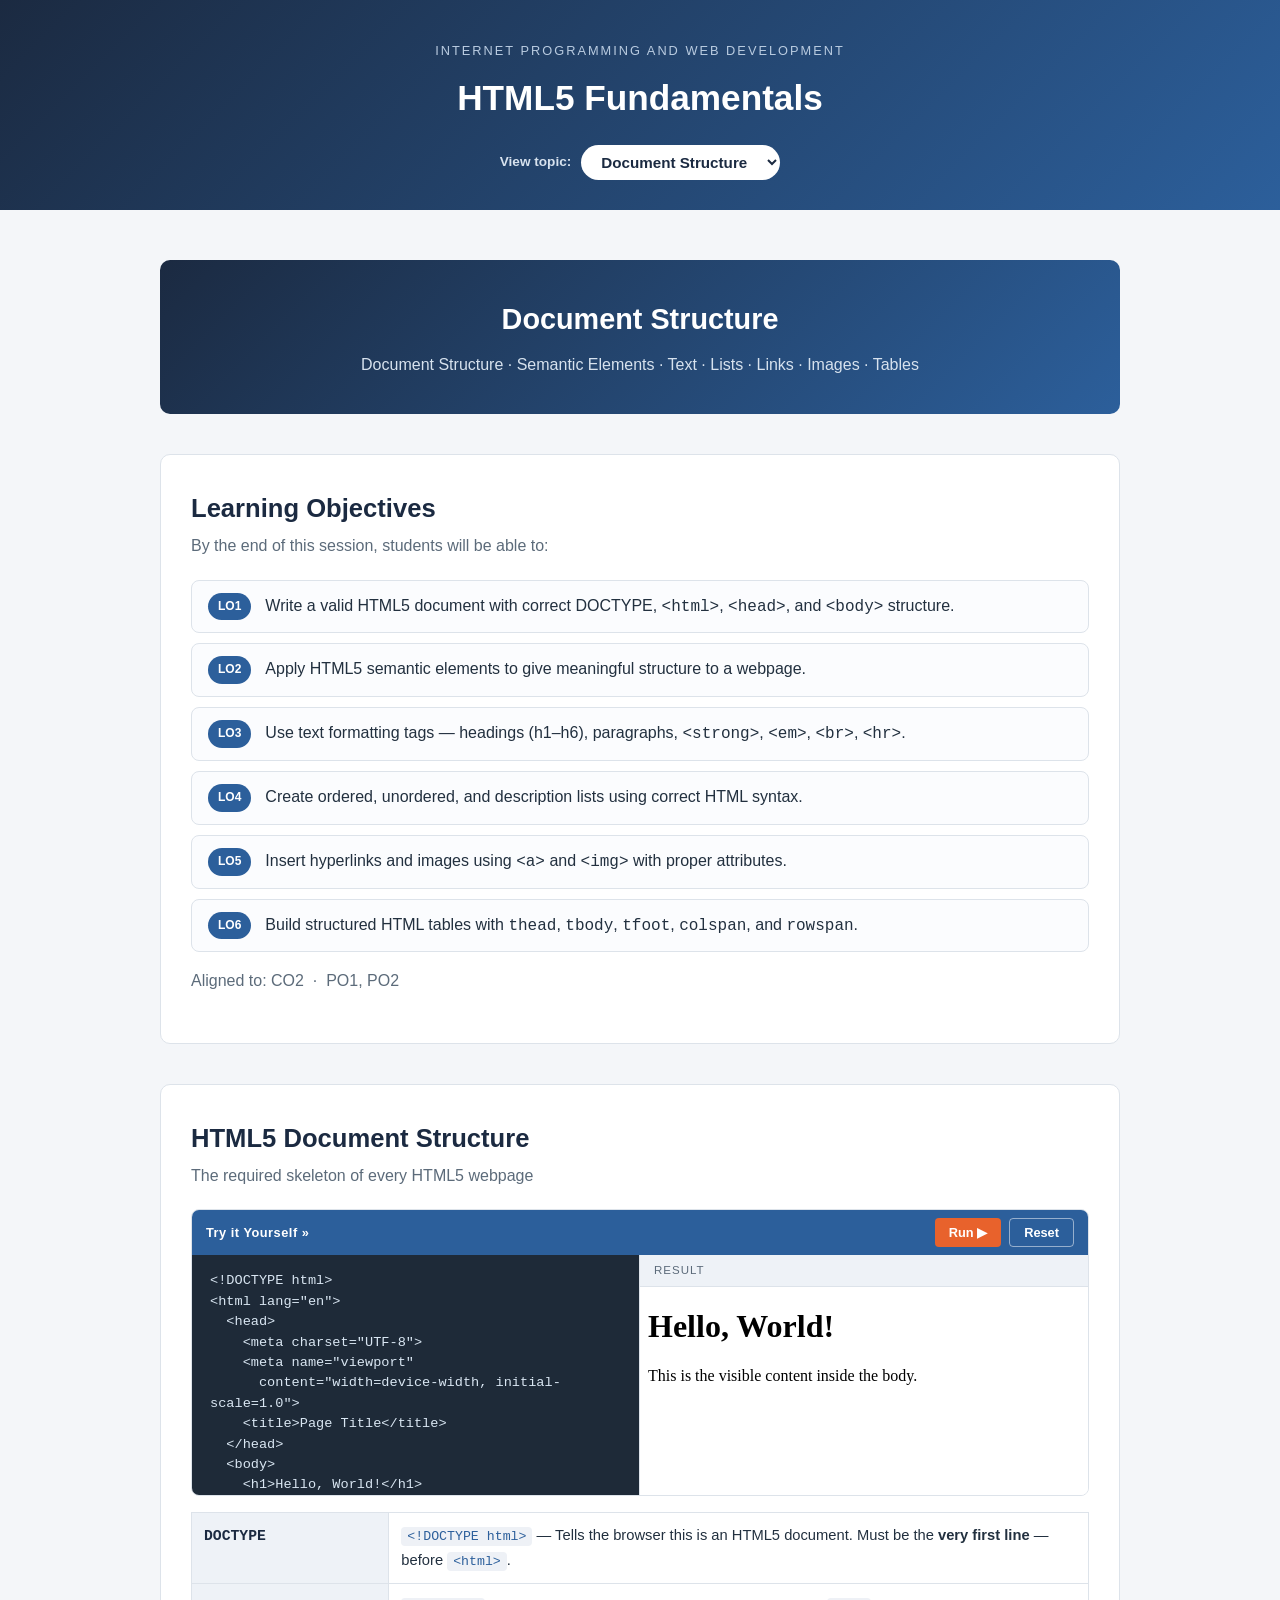
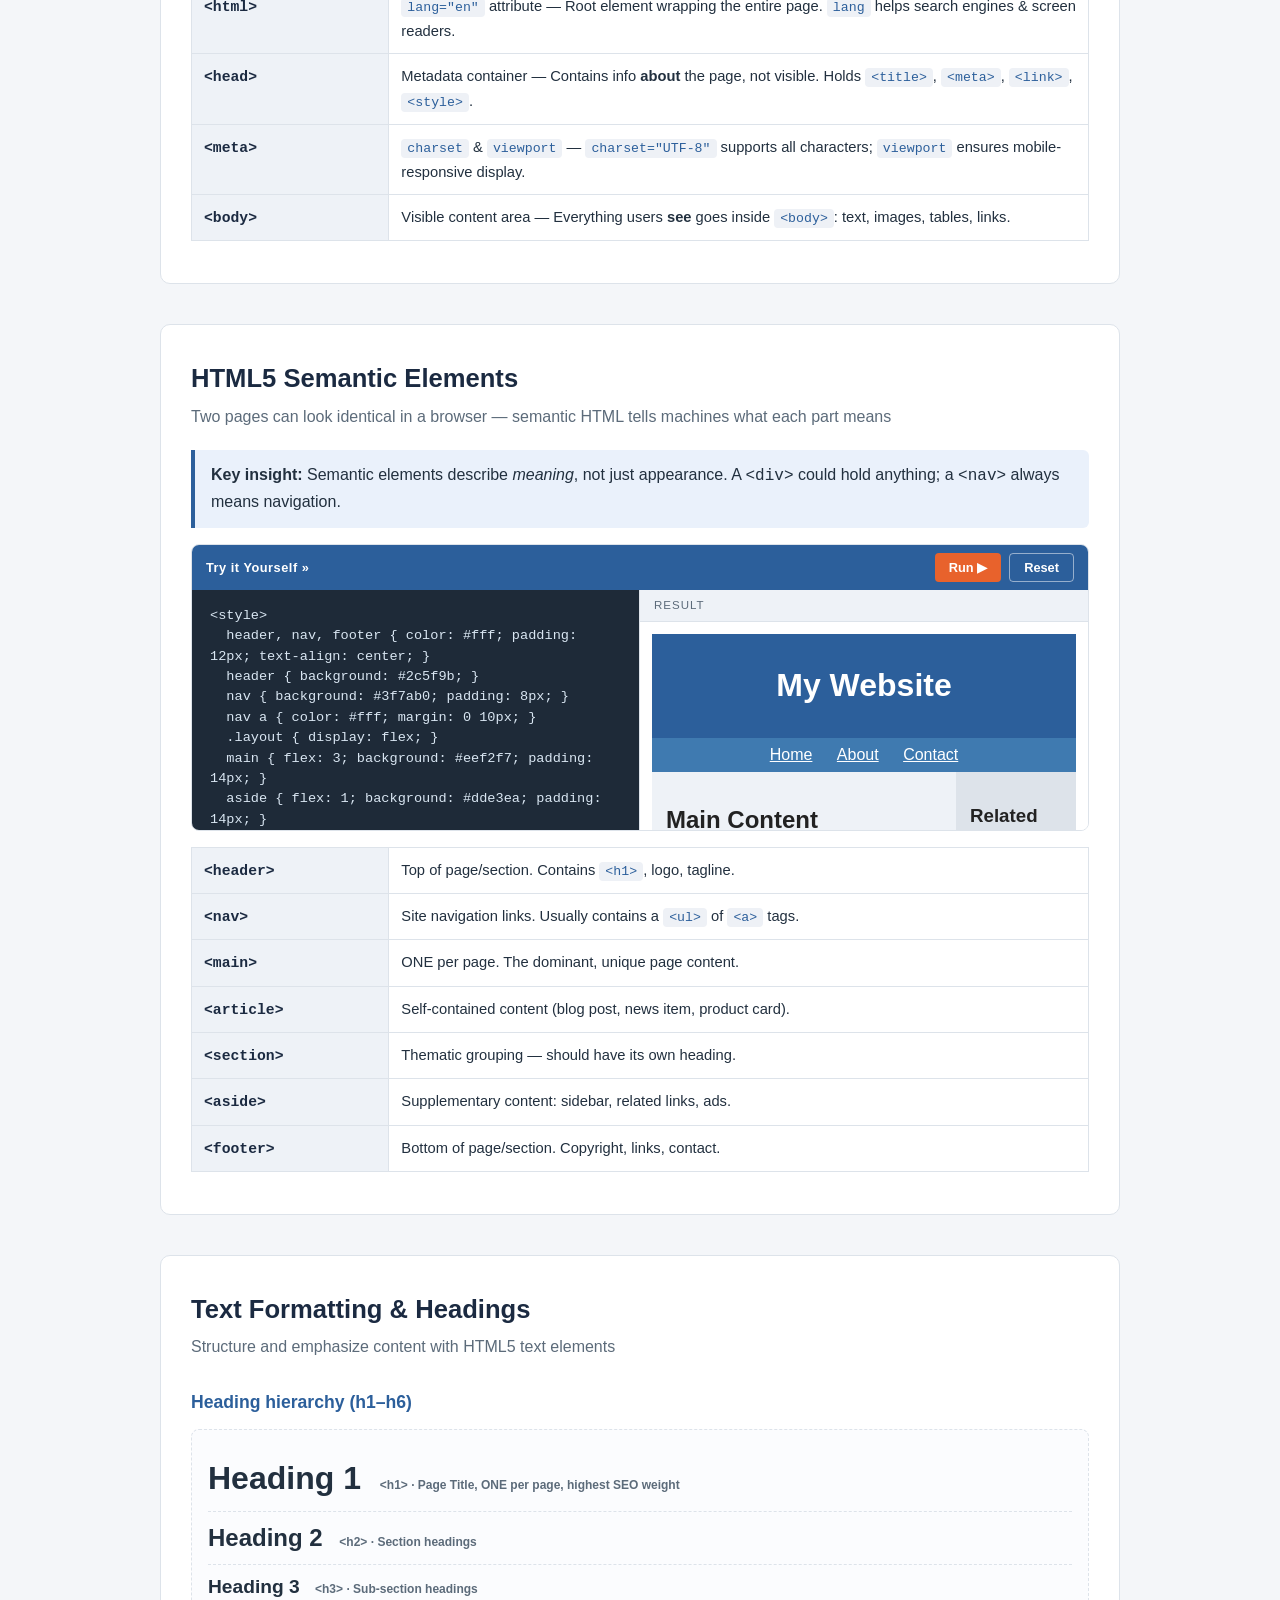
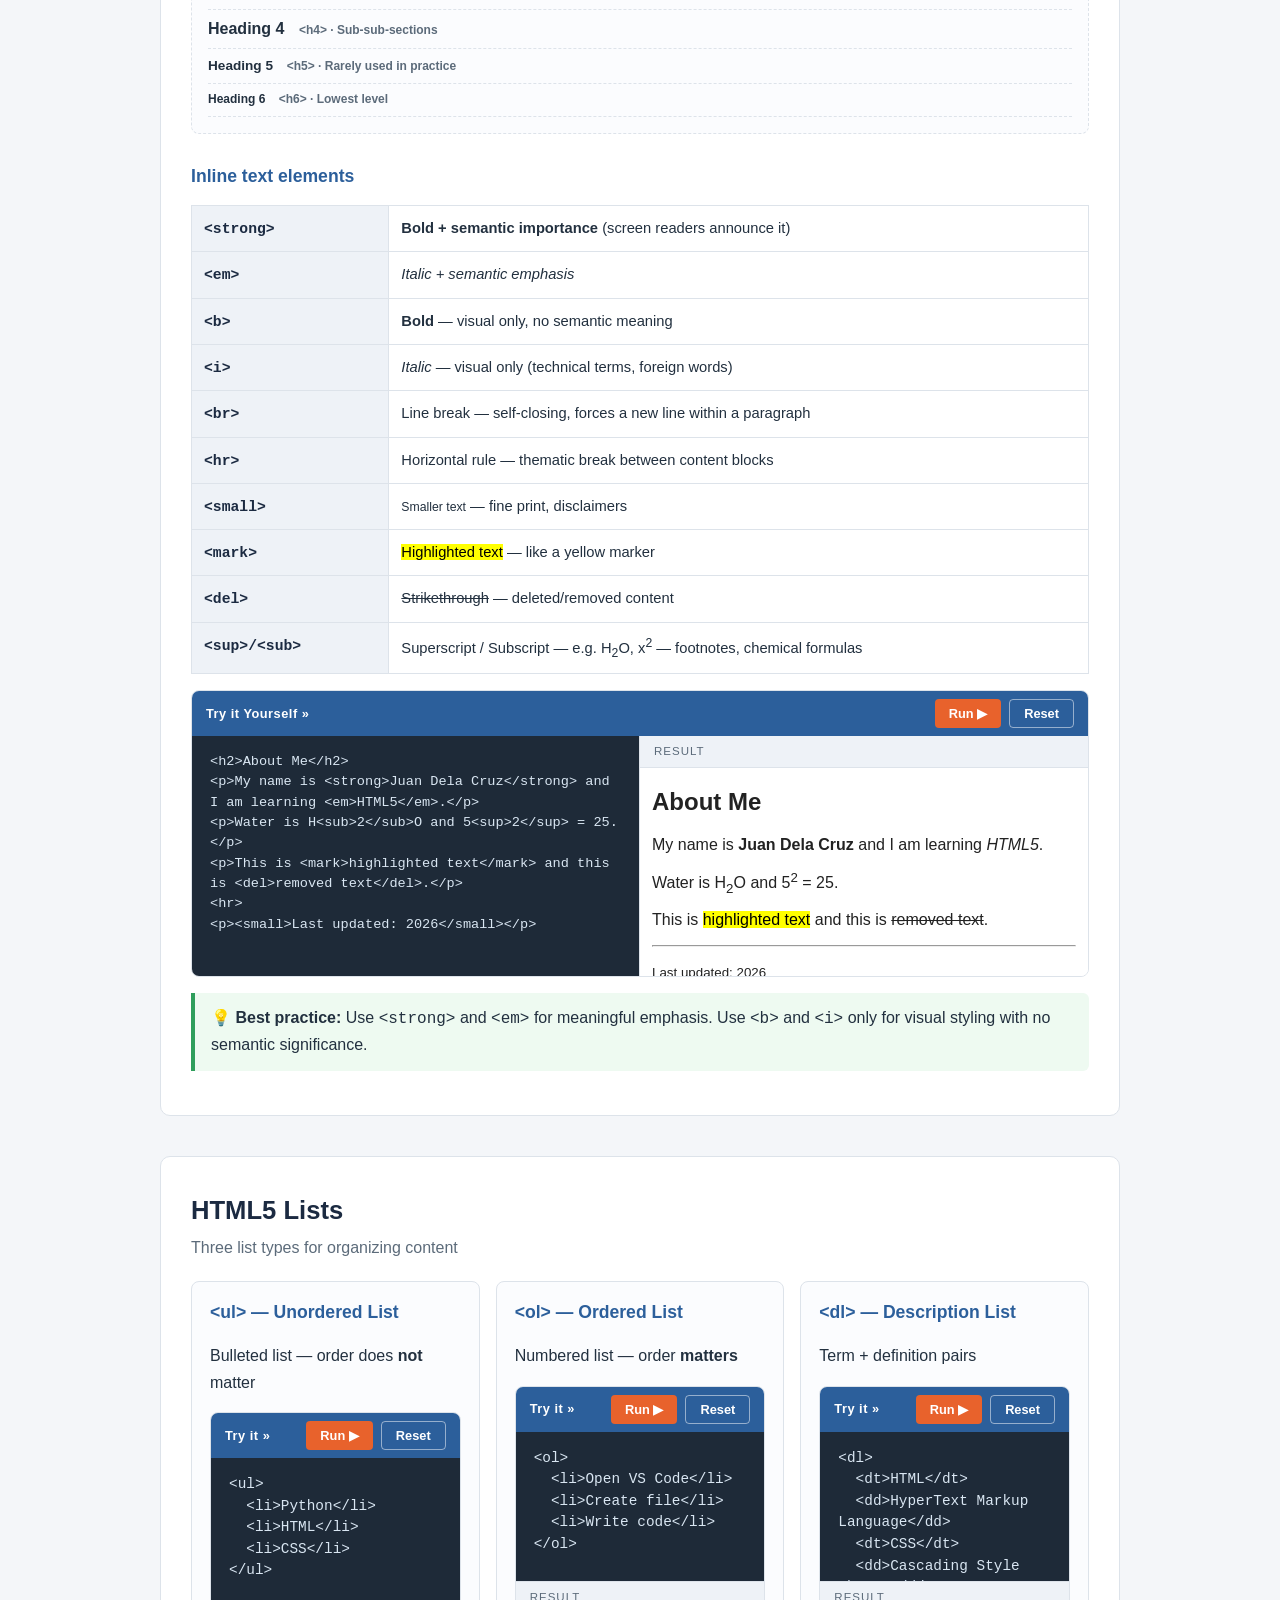
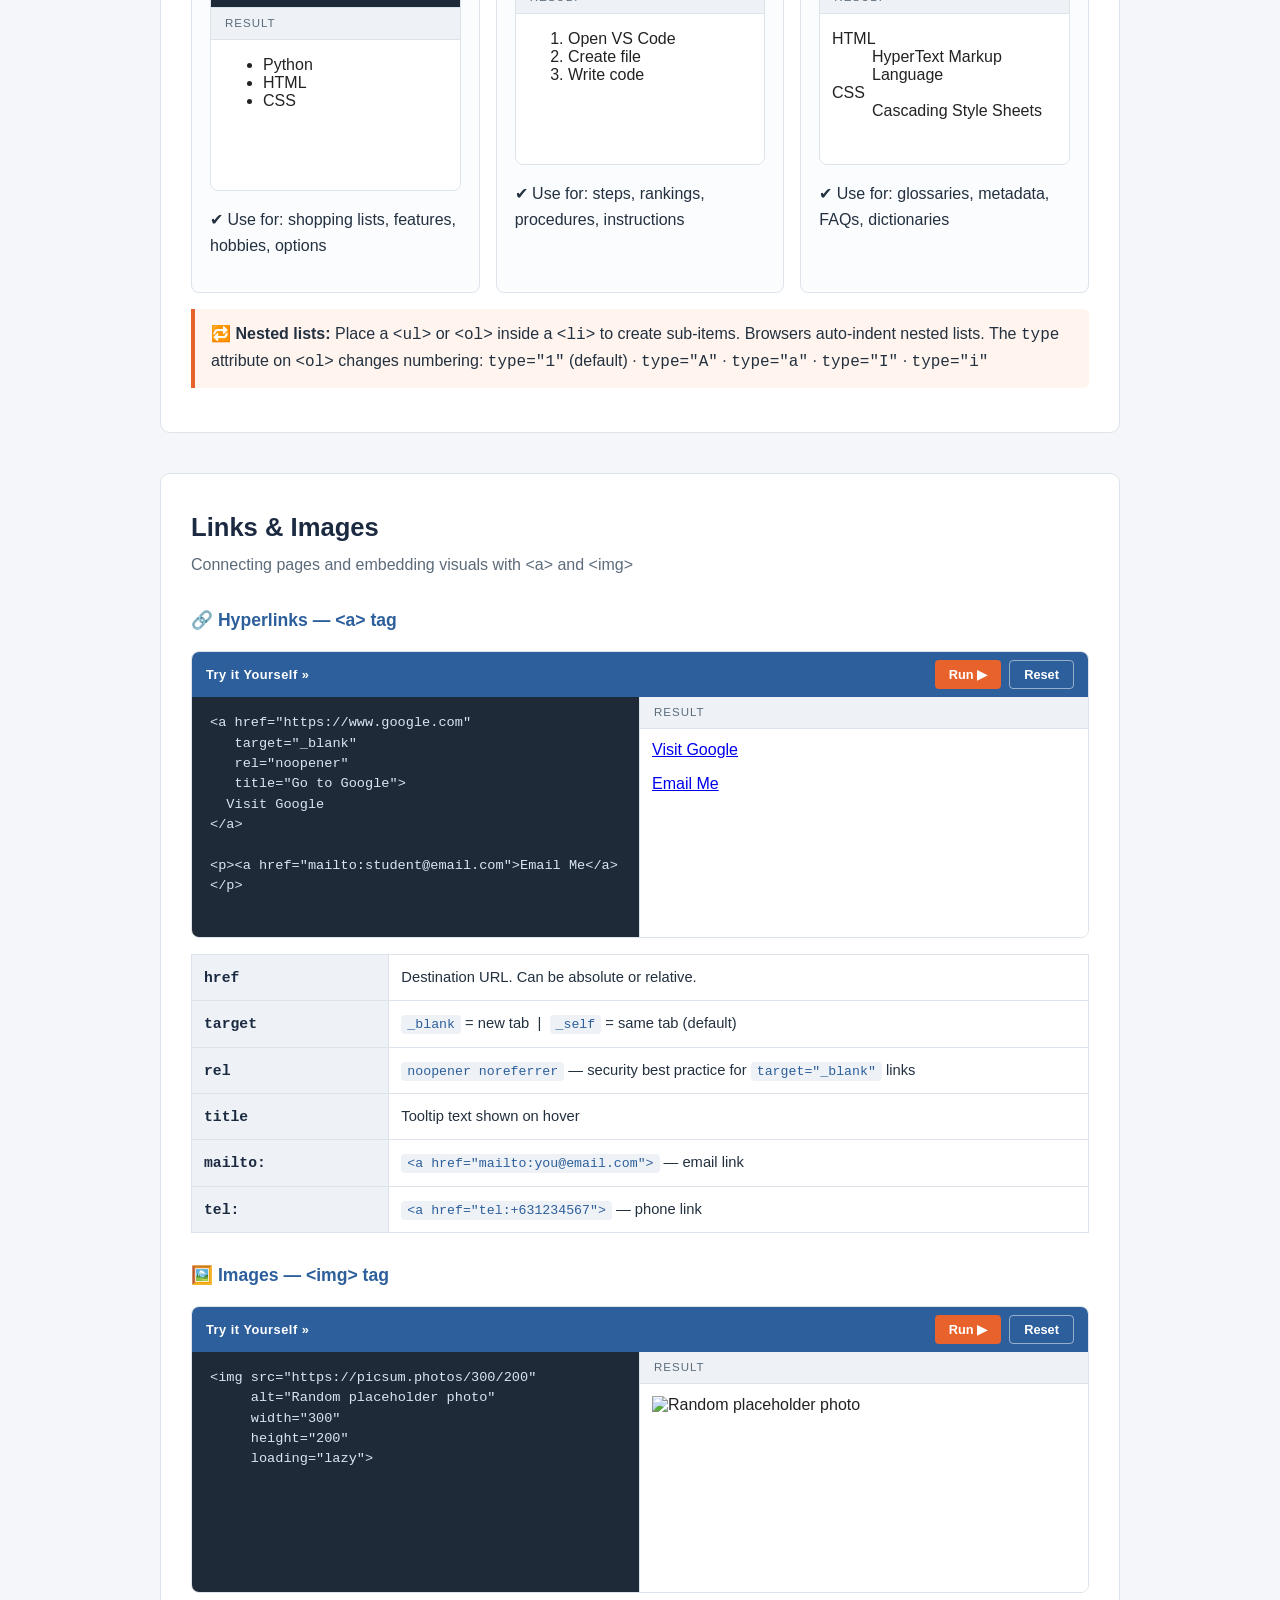
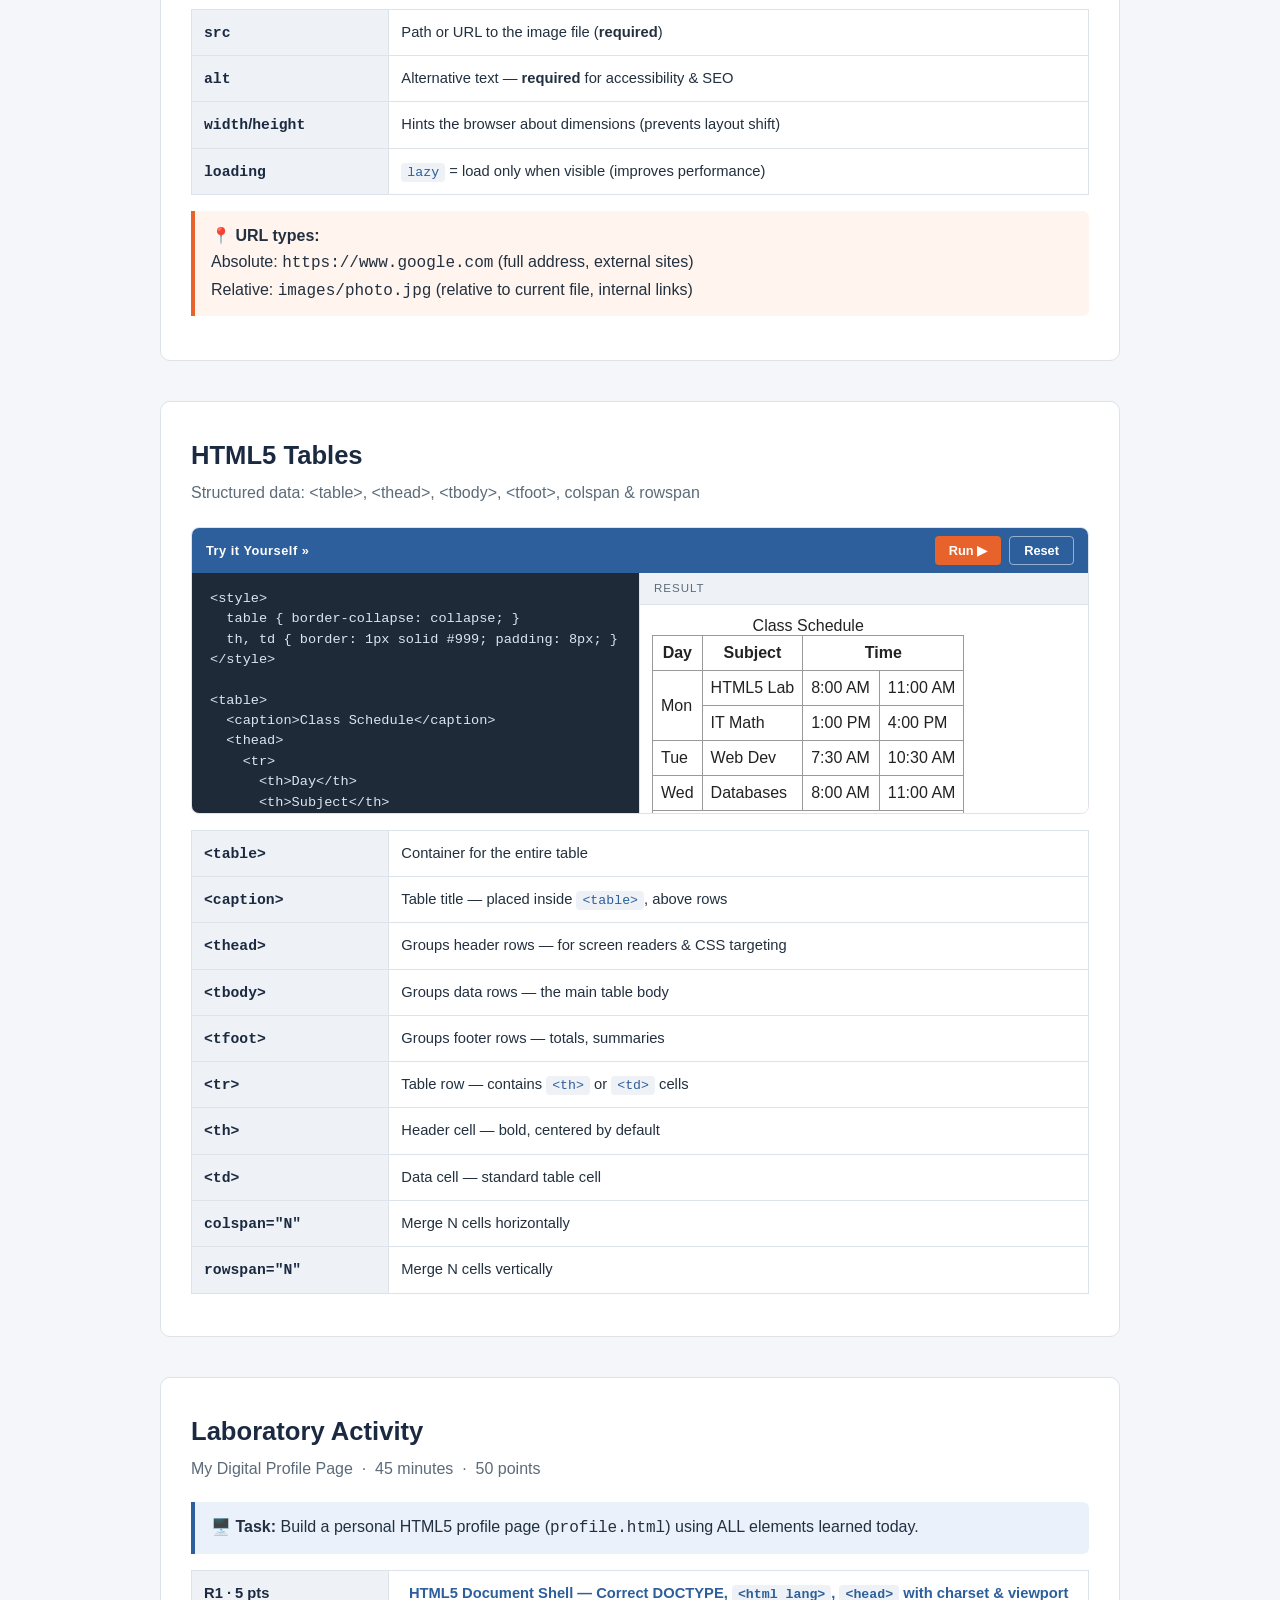
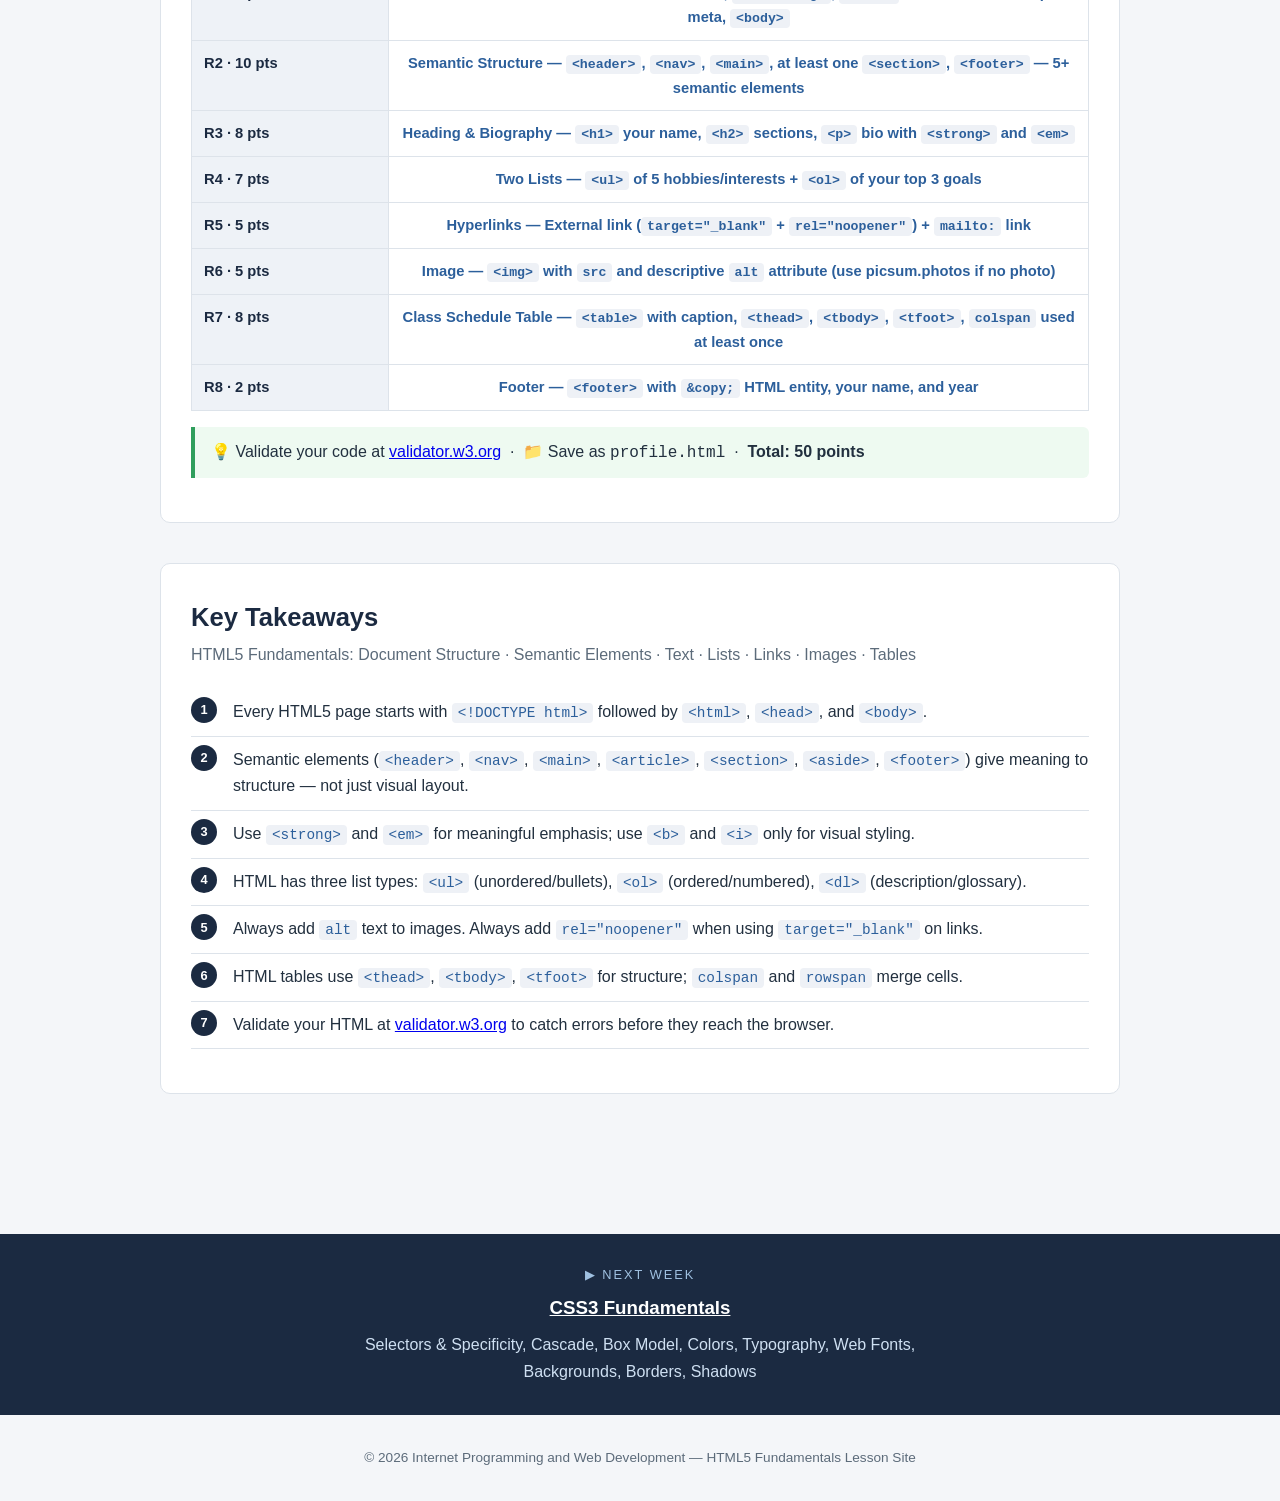
==== commit 2d5b02f1: "Add CSS3 Fundamentals lesson page with interactive demos" ====
--- a/index.html
+++ b/index.html
@@ -7,7 +7,7 @@
     <link rel="stylesheet" href="lesson-style.css">
     <script src="script.js" defer></script>
 </head>
-<body>
+<body data-page="html5">
 
     <header class="site-header">
         <p class="eyebrow">Internet Programming and Web Development</p>
@@ -17,6 +17,7 @@
             <select id="module-select">
                 <option value="structure">Document Structure</option>
                 <option value="form">Form</option>
+                <option value="css3">CSS3 Fundamentals</option>
             </select>
         </div>
     </header>
@@ -594,17 +595,17 @@
                 </div>
                 <div class="tryit-body">
                     <textarea class="tryit-code" spellcheck="false"><style>
-  label { display: inline-block; width: 90px; }
+  .field-label { display: inline-block; width: 90px; }
 </style>
 
 <form>
   <fieldset>
     <legend>Personal Info</legend>
 
-    <p><label for="fname">Full Name:</label>
+    <p><label class="field-label" for="fname">Full Name:</label>
     <input type="text" id="fname" name="fname"></p>
 
-    <p><label for="email">Email:</label>
+    <p><label class="field-label" for="email">Email:</label>
     <input type="email" id="email" name="email"></p>
   </fieldset>
 
@@ -750,7 +751,7 @@
 <!-- MULTI-LINE TEXT -->
 <p><label for="msg">Message:</label></p>
 <textarea id="msg" name="msg" rows="4" cols="30"
-  placeholder="Your message..."></textarea>
+  placeholder="Your message..."&gt;&lt;/textarea&gt;
 
 <!-- RADIO BUTTONS (grouped by name) -->
 <fieldset>
@@ -778,7 +779,7 @@
             <h2>Multimedia Elements</h2>
             <p class="subtitle">&lt;audio&gt;, &lt;video&gt;, &lt;source&gt;, fallback content, &lt;canvas&gt;</p>
 
-            <div class="tryit">
+            <div class="tryit tall">
                 <div class="tryit-toolbar">
                     <span class="tryit-title">Try it Yourself »</span>
                     <div class="tryit-buttons">
@@ -789,15 +790,15 @@
                 <div class="tryit-body">
                     <textarea class="tryit-code" spellcheck="false"><h3>Audio</h3>
 <audio controls>
-  <source src="song.mp3" type="audio/mpeg">
+  <source src="https://www.soundhelix.com/examples/mp3/SoundHelix-Song-1.mp3" type="audio/mpeg">
   <source src="song.ogg" type="audio/ogg">
   Your browser does not support audio playback.
 </audio>
 
 <h3>Video</h3>
 <video controls width="300" poster="https://picsum.photos/300/200">
-  <source src="clip.mp4" type="video/mp4">
-  <source src="clip.webm" type="video/webm">
+  <source src="https://interactive-examples.mdn.mozilla.net/media/cc0-videos/flower.mp4" type="video/mp4">
+  <source src="https://interactive-examples.mdn.mozilla.net/media/cc0-videos/flower.webm" type="video/webm">
   Your browser does not support video playback.
 </video>
 
@@ -936,8 +937,8 @@
 
     <div class="next-week">
         <p class="eyebrow">▶ Next Week</p>
-        <h3>Week 5: CSS3 Fundamentals</h3>
-        <p>Selectors, Box Model, Typography, Colors</p>
+        <h3><a href="css3-fundamentals.html" style="color:inherit; text-decoration:underline;">CSS3 Fundamentals</a></h3>
+        <p>Selectors &amp; Specificity, Cascade, Box Model, Colors, Typography, Web Fonts, Backgrounds, Borders, Shadows</p>
     </div>
 
     <footer class="site-footer">
--- a/lesson-style.css
+++ b/lesson-style.css
@@ -435,18 +435,56 @@
 .tryit.compact .tryit-frame {
     min-height: 140px;
 }
+.tryit.tall .tryit-code,
+.tryit.tall .tryit-frame {
+    min-height: 560px;
+}
+
+/* ---------- Try it Yourself: split HTML + CSS "file" panes ---------- */
+.tryit-panes {
+    width: 50%;
+    display: flex;
+    flex-direction: column;
+    border-right: 1px solid var(--border);
+}
+.tryit-pane {
+    display: flex;
+    flex-direction: column;
+    flex: 1;
+}
+.tryit-pane:first-child {
+    border-bottom: 1px solid var(--border);
+}
+.tryit-pane-label {
+    background: #16212c;
+    color: #9fb3c8;
+    font-size: 0.7rem;
+    text-transform: uppercase;
+    letter-spacing: 1px;
+    padding: 5px 14px;
+}
+.tryit-panes .tryit-code {
+    width: 100%;
+    border-right: none;
+    flex: 1;
+    min-height: 100px;
+}
 
 @media (max-width: 640px) {
     .tryit-body {
         flex-direction: column;
     }
-    .tryit-code, .tryit-result {
+    .tryit-code, .tryit-result, .tryit-panes {
         width: 100%;
     }
     .tryit-code {
         border-right: none;
         border-bottom: 1px solid var(--border);
     }
+    .tryit-panes {
+        border-right: none;
+        border-bottom: 1px solid var(--border);
+    }
 }
 
 footer.site-footer {
